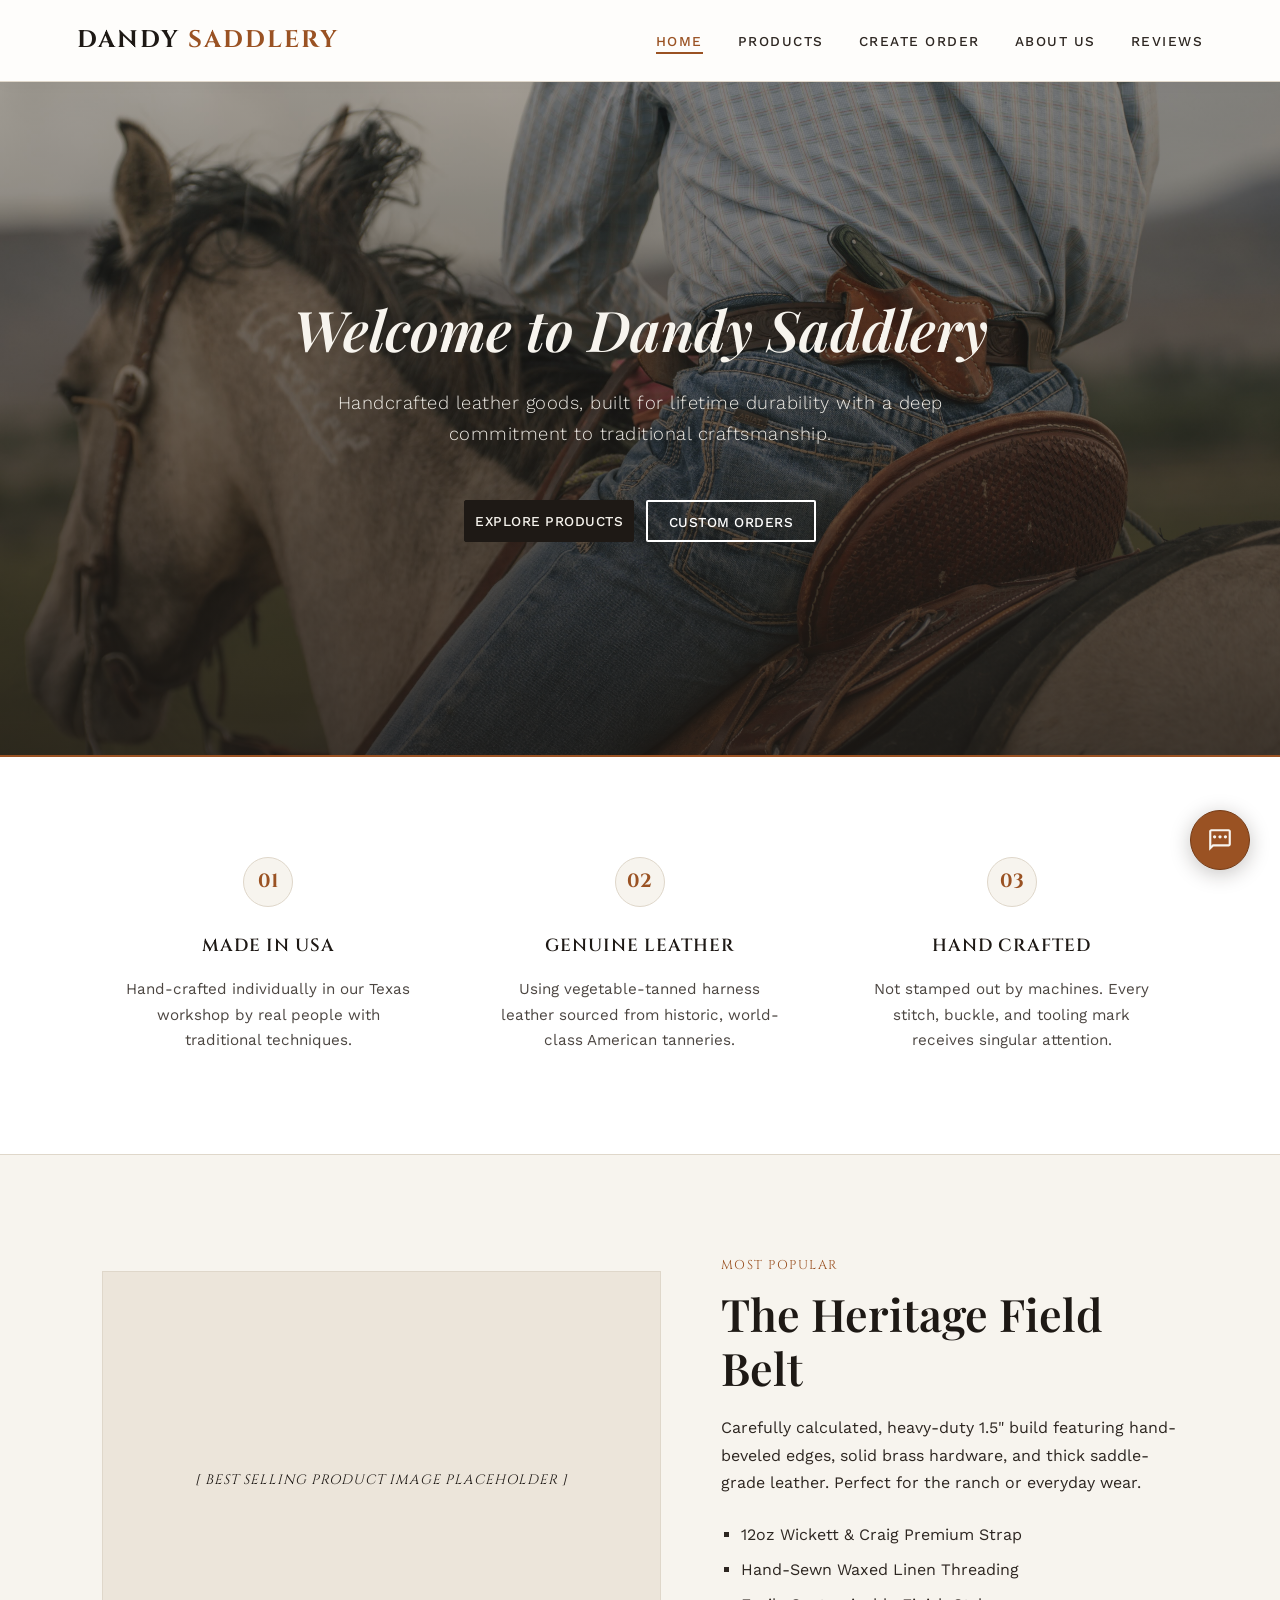
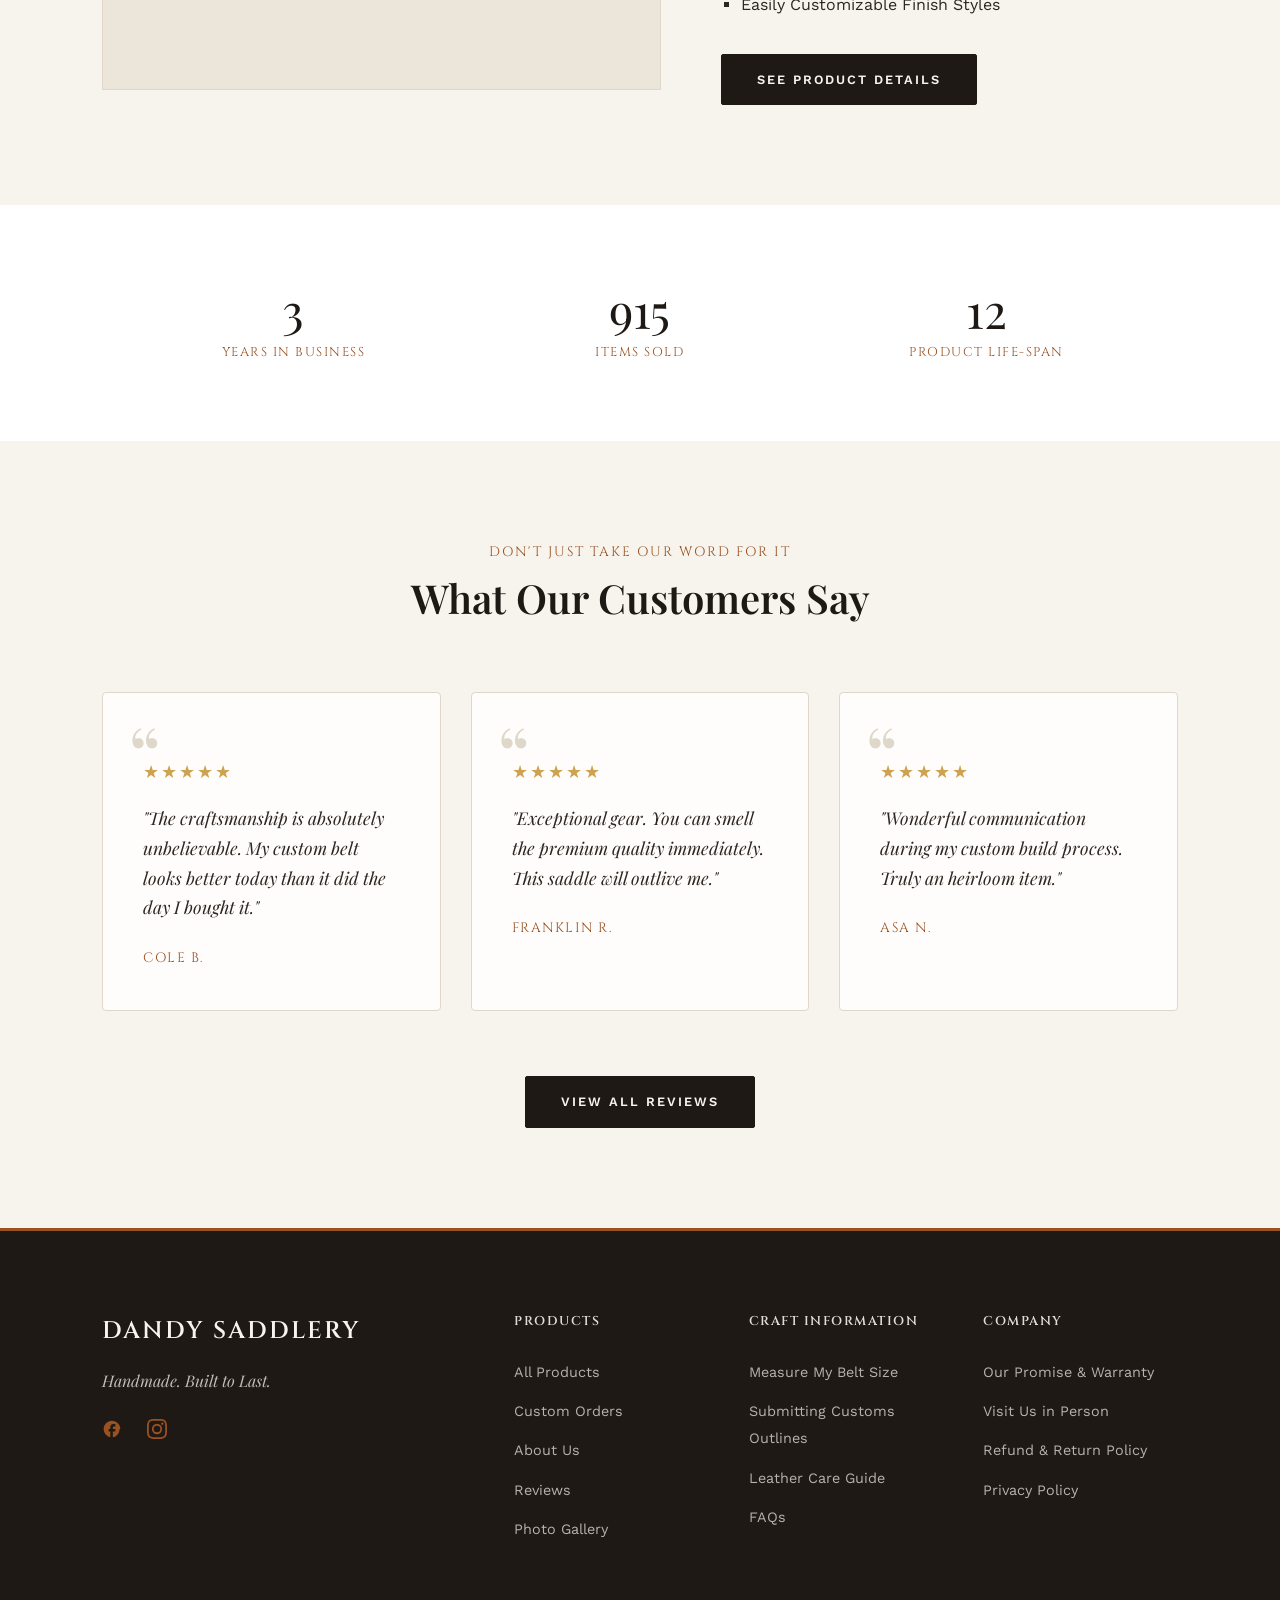
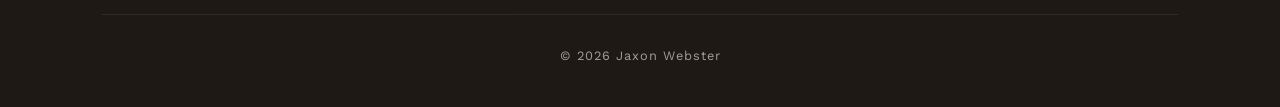
==== index.html @ 7f607a0a "subtitle" ====
<!DOCTYPE html>
<html lang="en">
<head>
    <meta charset="UTF-8">
    <meta name="viewport" content="width=device-width, initial-scale=1.0">
    <title>Dandy Saddlery | Premium Handcrafted Leather Goods</title>
    <link rel="stylesheet" href="styles.css">
</head>
<body>

    <nav class="navbar">
        <a href="index.html" class="nav-logo">
            <h1>Dandy <span>Saddlery</span></h1>
        </a>
        
        <input type="checkbox" id="menu-toggle" class="menu-toggle">
        <label for="menu-toggle" class="hamburger">
            <span class="bar"></span>
            <span class="bar"></span>
            <span class="bar"></span>
        </label>
        
        <ul class="nav-links">
            <li><a href="index.html" class="active">Home</a></li>
            <li><a href="products.html">Products</a></li>
            <li><a href="custom.html">Create Order</a></li>
            <li><a href="about.html">About Us</a></li>
            <li><a href="reviews.html">Reviews</a></li>
        </ul>
    </nav>

    <header class="hero" style="background-image: url('images/horsehero.jpg');">
        <div class="hero-overlay"></div>
        <div class="hero-content">
            <h2>Welcome to Dandy Saddlery</h2>
            <p>Handcrafted leather goods, built for lifetime durability with a deep commitment to traditional craftsmanship.</p>
            
            <!-- Hero Action Buttons -->
            <div class="hero-actions" style="margin-top: 25px; display: flex; gap: 15px; justify-content: center; flex-wrap: wrap;">
                <a href="products.html" class="btn">Explore Products</a>
                <a href="custom.html" class="btn btn-secondary" style="background-color: transparent; border: 2px solid #ffffff; color: #ffffff;">Custom Orders</a>
            </div>
        </div>
    </header>

    <!-- ==========================================
         SECTION 1: MADE IN THE USA (VALUE PROPS)
         Background: Clean White (#ffffff)
         ========================================== -->
    <section class="value-props" style="background-color: #ffffff;">
        <div class="prop-card animate-on-scroll">
            <div class="num-badge">01</div>
            <h3>Made in USA</h3>
            <p>Hand-crafted individually in our Texas workshop by real people with traditional techniques.</p>
        </div>
        <div class="prop-card animate-on-scroll">
            <div class="num-badge">02</div>
            <h3>Genuine Leather</h3>
            <p>Using vegetable-tanned harness leather sourced from historic, world-class American tanneries.</p>
        </div>
        <div class="prop-card animate-on-scroll">
            <div class="num-badge">03</div>
            <h3>Hand Crafted</h3>
            <p>Not stamped out by machines. Every stitch, buckle, and tooling mark receives singular attention.</p>
        </div>
    </section>

    <!-- ==========================================
         SECTION 2: POPULAR ITEM (BEST SELLER SPLIT)
         Background: Warm Cream (var(--bg-warm))
         Lines Removed from this block
         ========================================== -->
    <section class="section-padding" style="background-color: var(--bg-warm);">
        <div class="best-seller-split">
            <div class="image-placeholder" style="overflow: hidden;">
                [ Best Selling Product Image Placeholder ]
            </div>
            <div>
                <p style="color: var(--accent-color); font-family: var(--font-display); font-size: 0.8rem; letter-spacing: 1.5px; text-transform: uppercase;">Most Popular</p>
                <h2 style="margin: 10px 0 20px;">The Heritage Field Belt</h2>
                <p style="color: var(--text-dark); margin-bottom: 25px;">Carefully calculated, heavy-duty 1.5" build featuring hand-beveled edges, solid brass hardware, and thick saddle-grade leather. Perfect for the ranch or everyday wear.</p>
                <ul style="list-style: square; padding-left: 20px; color: var(--text-dark); margin-bottom: 10px;">
                    <li style="margin-bottom: 8px;">12oz Wickett & Craig Premium Strap</li>
                    <li style="margin-bottom: 8px;">Hand-Sewn Waxed Linen Threading</li>
                    <li>Easily Customizable Finish Styles</li>
                </ul>
                <a href="products.html" class="btn">See Product Details</a>
            </div>
        </div>
    </section>

    <!-- ==========================================
         SECTION 3: STATS COUNTER
         Background: Clean White (#ffffff)
         ========================================== -->
    <section class="stats-counter-section" style="background-color: #ffffff;">
        <div class="stats-grid">
            <div class="stat-item">
                <h3 class="counter-val" data-target="5">0</h3>
                <p>Years in Business</p>
            </div>
            <div class="stat-item">
                <h3 class="counter-val" data-target="1500">0</h3>
                <p>Items Sold</p>
            </div>
            <div class="stat-item">
                <h3 class="counter-val" data-target="20">0</h3>
                <p>Product Life-Span</p>
            </div>
        </div>
    </section>

    <!-- ==========================================
         SECTION 4: WHAT CUSTOMERS SAY (REVIEWS)
         Background: Warm Cream (var(--bg-warm))
         Lines Removed from this block
         ========================================== -->
    <section class="section-padding" style="background-color: var(--bg-warm);">
        <div class="section-header">
            <p>Don't just take our word for it</p>
            <h2>What Our Customers Say</h2>
        </div>
        <div class="reviews-grid">
            <div class="review-card animate-on-scroll">
                <div class="stars">★★★★★</div>
                <p class="review-text">"The craftsmanship is absolutely unbelievable. My custom belt looks better today than it did the day I bought it."</p>
                <div class="reviewer-name">Cole B.</div>
            </div>
            <div class="review-card animate-on-scroll">
                <div class="stars">★★★★★</div>
                <p class="review-text">"Exceptional gear. You can smell the premium quality immediately. This saddle will outlive me."</p>
                <div class="reviewer-name">Franklin R.</div>
            </div>
            <div class="review-card animate-on-scroll">
                <div class="stars">★★★★★</div>
                <p class="review-text">"Wonderful communication during my custom build process. Truly an heirloom item."</p>
                <div class="reviewer-name">Asa N.</div>
            </div>
        </div>
        <div style="text-align: center; margin-top: 40px;">
            <a href="reviews.html" class="btn">View All Reviews</a>
        </div>
    </section>

    <footer class="main-footer">
        <div class="footer-top">
            <div class="footer-brand">
                <h3>Dandy Saddlery</h3>
                <p>Handmade. Built to Last.</p>
                <div class="social-links">
                    <a href="https://facebook.com" target="_blank" aria-label="Facebook">
                        <svg viewBox="0 0 24 24"><path d="M22 12c0-5.52-4.48-10-10-10S2 6.48 2 12c0 4.84 3.44 8.87 8 9.8V15H8v-3h2V9.5C10 7.57 11.57 6 13.5 6H16v3h-2c-.55 0-1 .45-1 1v2h3v3h-3v6.95c4.56-.93 8-4.96 8-9.8z"/></svg>
                    </a>
                    <a href="https://instagram.com" target="_blank" aria-label="Instagram">
                        <svg viewBox="0 0 24 24"><path d="M12 2.163c3.204 0 3.584.012 4.85.07 3.252.148 4.771 1.691 4.919 4.919.058 1.265.069 1.645.069 4.849 0 3.205-.012 3.584-.069 4.849-.149 3.225-1.664 4.771-4.919 4.919-1.266.058-1.644.07-4.85.07-3.204 0-3.584-.012-4.849-.07-3.26-.149-4.771-1.699-4.919-4.92-.058-1.265-.07-1.644-.07-4.849 0-3.204.013-3.583.07-4.849.149-3.227 1.664-4.771 4.919-4.919 1.266-.057 1.645-.069 4.849-.069zM12 0C8.741 0 8.333.014 7.053.072 2.695.272.273 2.69.073 7.051.014 8.333 0 8.741 0 12c0 3.259.014 3.668.072 4.948.2 4.358 2.618 6.78 6.98 6.98 1.281.058 1.689.072 4.948.072 3.259 0 3.668-.014 4.948-.072 4.354-.2 6.782-2.618 6.979-6.98.059-1.28.073-1.689.073-4.948 0-3.259-.014-3.667-.072-4.947-.196-4.354-2.617-6.78-6.979-6.98C15.668.014 15.259 0 12 0zm0 5.838a6.162 6.162 0 1 0 0 12.324 6.162 6.162 0 0 0 0-12.324zM12 16a4 4 0 1 1 0-8 4 4 0 0 1 0 8zm6.406-11.845a1.44 1.44 0 1 0 0 2.881 1.44 1.44 0 0 0 0-2.881z"/></svg>
                    </a>
                </div>
            </div>
            <div class="footer-links-grid">
                <div class="footer-col">
                    <h4>Products</h4>
                    <ul>
                        <li><a href="products.html">All Products</a></li>
                        <li><a href="custom.html">Custom Orders</a></li>
                        <li><a href="about.html">About Us</a></li>
                        <li><a href="reviews.html">Reviews</a></li>
                        <li><a href="gallery.html">Photo Gallery</a></li>
                    </ul>
                </div>
                <div class="footer-col">
                    <h4>Craft Information</h4>
                    <ul>
                        <li><a href="#">Measure My Belt Size</a></li>
                        <li><a href="#">Submitting Customs Outlines</a></li>
                        <li><a href="#">Leather Care Guide</a></li>
                        <li><a href="#">FAQs</a></li>
                    </ul>
                </div>
                <div class="footer-col">
                    <h4>Company</h4>
                    <ul>
                        <li><a href="#">Our Promise & Warranty</a></li>
                        <li><a href="#">Visit Us in Person</a></li>
                        <li><a href="#">Refund & Return Policy</a></li>
                        <li><a href="#">Privacy Policy</a></li>
                    </ul>
                </div>
            </div>
        </div>
        <div class="footer-bottom">
            <p>&copy; 2026 <a href="https://websterwebdesign.com/">Jaxon Webster</a></p>
        </div>
    </footer>

    <script>
        const observerOptions = { threshold: 0.1, rootMargin: "0px 0px -50px 0px" };
        const scrollObserver = new IntersectionObserver((entries, observer) => {
            entries.forEach(entry => {
                if (entry.isIntersecting) {
                    entry.target.classList.add('is-visible');
                    observer.unobserve(entry.target);
                }
            });
        }, observerOptions);
        document.querySelectorAll('.animate-on-scroll').forEach(el => scrollObserver.observe(el));

        // INTUITIVE HOOKS FOR DRIVING NUMERICAL INCREMENTS
        const countNumbersUp = () => {
            const counters = document.querySelectorAll('.counter-val');
            counters.forEach(counter => {
                const target = +counter.getAttribute('data-target');
                const duration = 1500; // Total runtime milliseconds
                const startTime = performance.now();

                const updateCount = (currentTime) => {
                    const elapsedTime = currentTime - startTime;
                    const progress = Math.min(elapsedTime / duration, 1);
                    // Standard easeOutQuad curve for organic premium pacing 
                    const easeProgress = progress * (2 - progress);
                    const currentVal = Math.floor(easeProgress * target);
                    
                    counter.innerText = currentVal.toLocaleString() + (target === 100 ? "+" : "");
                    
                    if (progress < 1) {
                        requestAnimationFrame(updateCount);
                    } else {
                        counter.innerText = target.toLocaleString() + (target === 100 ? "+" : "");
                    }
                };
                requestAnimationFrame(updateCount);
            });
        };

        const counterSection = document.querySelector('.stats-counter-section');
        const counterObserver = new IntersectionObserver((entries, observer) => {
            if(entries[0].isIntersecting) {
                countNumbersUp();
                observer.unobserve(counterSection);
            }
        }, { threshold: 0.3 });
        if(counterSection) counterObserver.observe(counterSection);
    </script>
    <script src="chatbot.js"></script>
</body>
</html>
---- styles.css ----
/* ==========================================================
   DANDY SADDLERY - LUXURY HERITAGE BRAND IDENTITY
   ========================================================== */

/* Importing premium typography for a handcrafted, editorial feel */
@import url('https://fonts.googleapis.com/css2?family=Cinzel:wght@500;700&family=Playfair+Display:ital,wght@0,400;0,600;1,400&family=Work+Sans:wght@300;400;500;600&display=swap');

:root {
    --primary-color: #1e1915;     /* Deep Espresso / Rich Off-Black */
    --accent-color: #9a5223;      /* Warm Saddle-Tan Leather */
    --accent-hover: #753b16;      /* Rich Dark Mahogany */
    --bg-warm: #f7f4ee;            /* Warm Sand / Antique Cream */
    --bg-card: #fefdfb;            /* Soft Ivory for cards */
    --text-dark: #2d2621;          /* Muted Espresso body text */
    --text-light: #f7f4ee;        /* Cream white text */
    --border-color: #dfd7ca;      /* Soft tan border dividing lines */
    
    --font-display: 'Cinzel', serif;
    --font-heading: 'Playfair Display', serif;
    --font-body: 'Work Sans', sans-serif;
    
    /* Apple-style elegant timing curves */
    --transition-smooth: all 0.5s cubic-bezier(0.25, 1, 0.5, 1);
    --transition-micro: all 0.25s cubic-bezier(0.25, 1, 0.5, 1);
}

* {
    box-sizing: border-box;
    margin: 0;
    padding: 0;
}

body {
    font-family: var(--font-body);
    color: var(--text-dark);
    background-color: var(--bg-warm);
    line-height: 1.7;
    -webkit-font-smoothing: antialiased;
    
    /* Changed to an opacity-only fade so it doesn't break fixed positioning */
    animation: elegantPageFadePure 0.9s cubic-bezier(0.25, 1, 0.5, 1) both;
}

@keyframes elegantPageFadePure {
    from { opacity: 0; }
    to { opacity: 1; }
}

h1, h2, h3, h4 {
    color: var(--primary-color);
    font-weight: 600;
}

a {
    color: inherit;
    text-decoration: none;
    transition: var(--transition-micro);
}

/* --- SCROLL ANIMATION INITIAL STATES --- */
.animate-on-scroll {
    opacity: 0;
    transform: translateY(30px);
    transition: opacity 0.8s cubic-bezier(0.25, 1, 0.5, 1), transform 0.8s cubic-bezier(0.25, 1, 0.5, 1);
}

.animate-on-scroll.is-visible {
    opacity: 1;
    transform: translateY(0);
}

/* --- NAVIGATION BAR --- */
.navbar {
    display: flex;
    justify-content: space-between;
    align-items: center;
    padding: 20px 6%;
    background-color: var(--bg-card);
    border-bottom: 1px solid var(--border-color);
    position: sticky;
    top: 0;
    z-index: 1000;
    box-shadow: 0 2px 15px rgba(30, 25, 21, 0.03);
}

.nav-logo h1 {
    font-family: var(--font-display);
    font-size: 1.5rem;
    font-weight: 700;
    letter-spacing: 2px;
    text-transform: uppercase;
    color: var(--primary-color);
    transition: var(--transition-micro);
}

.nav-logo:hover h1 {
    opacity: 0.85;
}

.nav-logo h1 span {
    color: var(--accent-color);
}

.nav-links {
    display: flex;
    list-style: none;
    gap: 35px;
}

.nav-links a {
    font-weight: 500;
    text-transform: uppercase;
    font-size: 0.85rem;
    letter-spacing: 1.5px;
    position: relative;
    padding: 5px 0;
}

.nav-links a::after {
    content: '';
    position: absolute;
    bottom: 0;
    left: 50%;
    width: 0;
    height: 1.5px;
    background-color: var(--accent-color);
    transition: width 0.3s cubic-bezier(0.25, 1, 0.5, 1), left 0.3s cubic-bezier(0.25, 1, 0.5, 1);
}

.nav-links a:hover::after, 
.nav-links a.active::after {
    width: 100%;
    left: 0;
}

.nav-links a:hover, 
.nav-links a.active {
    color: var(--accent-color);
}

.menu-toggle, .hamburger {
    display: none;
}

/* --- HERO SECTION --- */
.hero {
    position: relative;
    height: 75vh;
    min-height: 500px;
    background-color: #352d26;
    background-size: cover;
    background-position: center;
    display: flex;
    align-items: center;
    justify-content: center;
    text-align: center;
    padding: 20px;
    border-bottom: 2px solid var(--accent-color);
}

.hero-overlay {
    position: absolute;
    top: 0;
    left: 0;
    width: 100%;
    height: 100%;
    background: linear-gradient(180deg, rgba(30,25,21,0.4) 0%, rgba(30,25,21,0.8) 100%);
}

.hero-content {
    position: relative;
    z-index: 1;
    color: var(--text-light);
    max-width: 800px;
    padding: 0 20px;
}

.hero-content h2 {
    color: var(--text-light);
    font-family: var(--font-heading);
    font-size: 3.5rem;
    font-style: italic;
    margin-bottom: 25px;
    line-height: 1.2;
}

.hero-content p {
    font-size: 1.15rem;
    font-weight: 300;
    letter-spacing: 0.5px;
    max-width: 650px;
    margin: 0 auto;
    opacity: 0.95;
}

/* --- VALUE PROPS --- */
.value-props {
    display: grid;
    grid-template-columns: repeat(auto-fit, minmax(280px, 1fr));
    gap: 40px;
    padding: 80px 8%;
    text-align: center;
    background: var(--bg-card);
    border-bottom: 1px solid var(--border-color);
}

.prop-card {
    padding: 20px;
    transition: var(--transition-smooth);
}

.prop-card:hover {
    transform: translateY(-4px);
}

.prop-card .num-badge {
    font-family: var(--font-display);
    font-size: 1.2rem;
    font-weight: 700;
    color: var(--accent-color);
    width: 50px;
    height: 50px;
    border: 1px solid var(--border-color);
    border-radius: 50%;
    display: flex;
    align-items: center;
    justify-content: center;
    margin: 0 auto 25px;
    background-color: var(--bg-warm);
    letter-spacing: 0;
    transition: var(--transition-micro);
}

.prop-card:hover .num-badge {
    background-color: var(--accent-color);
    color: var(--text-light);
    border-color: var(--accent-color);
}

.prop-card h3 {
    font-family: var(--font-display);
    margin-bottom: 15px;
    text-transform: uppercase;
    font-size: 1.1rem;
    letter-spacing: 1px;
}

.prop-card p {
    color: var(--text-dark);
    font-size: 0.95rem;
    opacity: 0.85;
}

/* --- STATS COUNTER GRID --- */
.stats-counter-section {
    background-color: var(--bg-card); 
    color: var(--text-dark);          
    /* Force exact top/bottom padding symmetry */
    padding: 80px 8%; 
    display: flex;
    align-items: center;
    justify-content: center;
}

.stats-grid {
    display: grid;
    grid-template-columns: repeat(auto-fit, minmax(200px, 1fr));
    gap: 40px;
    width: 100%;
    max-width: 1000px;
    margin: 0 auto;
    text-align: center;
}

.stat-item h3 {
    font-family: var(--font-heading);
    font-size: 3rem;
    /* Force strict line-height matching the font size to clear out phantom space */
    line-height: 1; 
    font-weight: 400;
    color: var(--primary-color); 
    /* Explicit margin values to secure absolute spacing balance */
    margin: 0 0 12px 0; 
}

.stat-item p {
    font-family: var(--font-display);
    font-size: 0.8rem;
    line-height: 1.2;
    letter-spacing: 1.5px;
    text-transform: uppercase;
    color: var(--accent-color);
    margin: 0;
}

/* --- SECTIONS --- */
.section-padding {
    padding: 100px 8%;
}

.section-header {
    text-align: center;
    margin-bottom: 60px;
}

.section-header h2 {
    font-family: var(--font-heading);
    font-size: 2.5rem;
    font-weight: 600;
    margin-bottom: 15px;
}

.section-header p {
    color: var(--accent-color);
    font-family: var(--font-display);
    text-transform: uppercase;
    letter-spacing: 2px;
    font-size: 0.85rem;
}

/* --- SPLIT FLAGSHIP --- */
.best-seller-split {
    display: grid;
    grid-template-columns: 1.1fr 0.9fr;
    gap: 60px;
    align-items: center;
    background: transparent; /* Allows the section's background color to flow cleanly through */
    padding: 0; /* Clears padding since we are no longer boxing it into a standalone card */
    border: none; /* Border frame removed */
    border-radius: 0;
    box-shadow: none; /* Shadow removed for a clean, editorial look */
    transition: var(--transition-smooth);
}

.best-seller-split:hover {
    box-shadow: none;
}

.image-placeholder {
    background-color: #ece5da;
    width: 100%;
    aspect-ratio: 4/3;
    display: flex;
    align-items: center;
    justify-content: center;
    color: var(--primary-color);
    font-style: italic;
    border: 1px solid var(--border-color);
    letter-spacing: 1px;
    font-family: var(--font-display);
    text-transform: uppercase;
    font-size: 0.85rem;
}

.best-seller-split h2 {
    font-family: var(--font-heading);
    font-size: 2.8rem;
    line-height: 1.2;
    margin-bottom: 15px;
}

.btn {
    display: inline-block;
    background-color: var(--primary-color);
    color: var(--text-light);
    padding: 14px 35px;
    text-transform: uppercase;
    font-size: 0.8rem;
    letter-spacing: 2px;
    font-weight: 600;
    margin-top: 25px;
    transition: var(--transition-smooth);
    border: 1px solid var(--primary-color);
    cursor: pointer;
    border-radius: 2px;
    text-align: center;
}

.btn:hover {
    background-color: var(--accent-color);
    border-color: var(--accent-color);
    transform: translateY(-2px);
    box-shadow: 0 4px 12px rgba(154, 82, 35, 0.15);
}

.btn:active {
    transform: translateY(0);
}

/* --- PRODUCT GRID --- */
.product-grid {
    display: grid;
    grid-template-columns: repeat(auto-fit, minmax(300px, 1fr));
    gap: 40px;
}

.product-card {
    background: var(--bg-card);
    border: 1px solid var(--border-color);
    padding: 30px 25px;
    text-align: center;
    border-radius: 4px;
    transition: var(--transition-smooth);
}

.product-card:hover {
    transform: translateY(-6px);
    box-shadow: 0 12px 30px rgba(30, 25, 21, 0.05);
}

.product-card h3 {
    font-family: var(--font-heading);
    margin: 20px 0 8px;
    font-size: 1.4rem;
}

.product-price {
    color: var(--accent-color);
    font-weight: 600;
    font-family: var(--font-body);
    letter-spacing: 0.5px;
    margin-bottom: 15px;
}

/* --- WALLET BUILDER COMPONENT --- */
.wallet-builder-container {
    max-width: 900px;
    margin: 50px auto 0;
    background: var(--bg-card);
    border: 1px solid var(--border-color);
    border-radius: 6px;
    display: grid;
    grid-template-columns: 1.1fr 0.9fr;
    overflow: hidden;
    box-shadow: 0 10px 30px rgba(0,0,0,0.02);
}

.builder-visual-pane {
    background-color: #f2ede4;
    padding: 40px;
    display: flex;
    flex-direction: column;
    align-items: center;
    justify-content: center;
    border-right: 1px solid var(--border-color);
    position: relative;
}

.wallet-canvas-wrap {
    width: 100%;
    max-width: 320px;
    aspect-ratio: 1.4 / 1;
}

.wallet-canvas-wrap svg {
    width: 100%;
    height: 100%;
    filter: drop-shadow(0 12px 20px rgba(45, 38, 33, 0.15));
}

.wallet-path-leather {
    transition: fill 0.6s cubic-bezier(0.25, 1, 0.5, 1);
}

.wallet-path-stitch {
    transition: stroke 0.4s ease;
}

.wallet-monogram-text {
    font-family: var(--font-display);
    font-weight: 700;
    font-size: 14px;
    fill: rgba(30,25,21,0.65);
    letter-spacing: 2px;
    text-shadow: 0.5px 0.5px 0px rgba(255,255,255,0.2);
}

.builder-controls-pane {
    padding: 40px;
    display: flex;
    flex-direction: column;
    justify-content: center;
}

.builder-controls-pane h3 {
    font-family: var(--font-heading);
    font-size: 1.75rem;
    margin-bottom: 5px;
}

.builder-controls-pane .builder-tagline {
    font-size: 0.85rem;
    color: var(--accent-color);
    text-transform: uppercase;
    letter-spacing: 1px;
    margin-bottom: 25px;
}

.options-block {
    margin-bottom: 20px;
}

.options-block h4 {
    font-family: var(--font-display);
    font-size: 0.75rem;
    letter-spacing: 1px;
    text-transform: uppercase;
    margin-bottom: 10px;
    color: var(--primary-color);
}

.swatch-group {
    display: flex;
    gap: 12px;
}

.thread-swatch {
    width: 32px;
    height: 32px;
    border-radius: 50%;
    border: 2px solid var(--border-color);
    cursor: pointer;
    position: relative;
    transition: var(--transition-micro);
}

.thread-swatch:hover {
    transform: scale(1.08);
}

.thread-swatch.active {
    border-color: var(--accent-color);
    box-shadow: 0 0 0 2px rgba(154, 82, 35, 0.2);
}

.ts-cream { background-color: #fcfaf2; background-image: repeating-linear-gradient(45deg, transparent, transparent 2px, rgba(0,0,0,0.05) 2px, rgba(0,0,0,0.05) 4px); }
.ts-amber { background-color: #d49a46; background-image: repeating-linear-gradient(45deg, transparent, transparent 2px, rgba(0,0,0,0.05) 2px, rgba(0,0,0,0.05) 4px); }
.ts-dark { background-color: #3d2b1f; background-image: repeating-linear-gradient(45deg, transparent, transparent 2px, rgba(255,255,255,0.1) 2px, rgba(255,255,255,0.1) 4px); }

.builder-input {
    width: 100%;
    padding: 12px;
    border: 1px solid var(--border-color);
    background-color: var(--bg-warm);
    font-family: var(--font-body);
    font-size: 0.9rem;
    border-radius: 2px;
    text-transform: uppercase;
    transition: var(--transition-micro);
}

.builder-input:focus {
    outline: none;
    border-color: var(--accent-color);
    background-color: #fff;
}

@media(max-width: 768px) {
    .wallet-builder-container { grid-template-columns: 1fr; }
    .builder-visual-pane { border-right: none; border-bottom: 1px solid var(--border-color); }
}

/* --- REVIEWS --- */
.reviews-grid {
    display: grid;
    grid-template-columns: repeat(auto-fit, minmax(300px, 1fr));
    gap: 30px;
}

.review-card {
    background: var(--bg-card);
    padding: 65px 40px 40px;
    border: 1px solid var(--border-color);
    border-radius: 4px;
    position: relative;
    transition: var(--transition-smooth);
}

.review-card:hover {
    transform: translateY(-4px);
    box-shadow: 0 8px 25px rgba(30, 25, 21, 0.03);
}

.review-card::before {
    content: "“";
    font-family: var(--font-heading);
    font-size: 5rem;
    color: var(--border-color);
    position: absolute;
    top: 20px;
    left: 25px;
    line-height: 1;
    pointer-events: none;
}

.stars {
    color: #cda250;
    font-size: 1.1rem;
    margin-bottom: 15px;
    letter-spacing: 2px;
}

.review-text {
    font-family: var(--font-heading);
    font-size: 1.1rem;
    font-style: italic;
    color: var(--text-dark);
}

.reviewer-name {
    margin-top: 25px;
    font-family: var(--font-display);
    font-size: 0.85rem;
    letter-spacing: 1.5px;
    text-transform: uppercase;
    color: var(--accent-color);
}

/* --- INTERACTIVE CAROUSEL POPUP (REDESIGNED) --- */
.modal-overlay {
    position: fixed;
    top: 0;
    left: 0;
    width: 100%;
    height: 100%;
    background-color: rgba(30, 25, 21, 0.4);
    backdrop-filter: blur(8px); /* Soft premium background blur */
    z-index: 2000;
    display: flex;
    align-items: center;
    justify-content: center;
    opacity: 0;
    pointer-events: none;
    transition: opacity 0.4s cubic-bezier(0.25, 1, 0.5, 1);
}

.modal-overlay.active {
    opacity: 1;
    pointer-events: auto;
}

.modal-wrapper {
    background-color: var(--bg-card);
    border: 1px solid var(--border-color);
    max-width: 650px;
    width: 90%;
    max-height: 90vh;
    overflow-y: auto;
    border-radius: 12px; /* Smooth, modernized rounding layout */
    position: relative;
    transform: translateY(20px) scale(0.98);
    transition: transform 0.4s cubic-bezier(0.25, 1, 0.5, 1);
    box-shadow: 0 20px 50px rgba(30, 25, 21, 0.15);
    display: flex;
    flex-direction: column;
}

.modal-overlay.active .modal-wrapper {
    transform: translateY(0) scale(1);
}

/* Elegant minimalist exit button positioned out of image boundaries */
.modal-close {
    position: absolute;
    top: 15px;
    right: 15px;
    font-size: 1.2rem;
    font-weight: 300;
    cursor: pointer;
    background: rgba(254, 253, 251, 0.85);
    backdrop-filter: blur(4px);
    border: 1px solid var(--border-color);
    color: var(--text-dark);
    width: 34px;
    height: 34px;
    border-radius: 50%;
    display: flex;
    align-items: center;
    justify-content: center;
    z-index: 2010;
    transition: var(--transition-micro);
}

.modal-close:hover {
    background: #ffffff;
    transform: scale(1.05);
}

/* --- BULLETPROOF POPUP IMAGE VIEWPORT --- */
.carousel-container {
    position: relative;
    width: 100%;
    background-color: #ece5da; 
    border-radius: 12px 12px 0 0;
    /* Remove explicit overflow rules here so the track can dictate scale */
}

.carousel-viewport {
    width: 100%;
    /* 1. Remove aspect-ratio entirely so the height automatically adapts */
    aspect-ratio: auto; 
    overflow: hidden;
}

.carousel-track {
    display: flex;
    width: 100%;
    height: 100%;
    align-items: center; /* Centers shorter images vertically if they vary in height */
    transition: transform 0.6s cubic-bezier(0.25, 1, 0.5, 1);
}

.carousel-slide {
    flex: 0 0 100%;
    width: 100%;
    /* Allows container to shrink or expand based on the natural image data inside */
    height: auto; 
    background-color: #ece5da;
}

/* 2. Absolute fit rule for the inner asset */
.product-image {
    width: 100%;
    /* Forces the image to display 100% of its data with no cropping */
    height: auto; 
    object-fit: contain; 
    display: block;
}

/* Refined Floating Overlay Arrow Controls */
.carousel-btn {
    position: absolute;
    top: 50%;
    transform: translateY(-50%);
    background: rgba(254, 253, 251, 0.8);
    backdrop-filter: blur(4px);
    border: 1px solid var(--border-color);
    color: var(--text-dark);
    width: 40px;
    height: 40px;
    border-radius: 50%;
    cursor: pointer;
    font-size: 0.9rem;
    display: flex;
    align-items: center;
    justify-content: center;
    transition: var(--transition-micro);
    z-index: 2;
    box-shadow: 0 2px 8px rgba(0,0,0,0.05);
}

.carousel-btn:hover {
    background: #ffffff;
    color: var(--accent-color);
    transform: translateY(-50%) scale(1.05);
}

.carousel-prev { left: 15px; }
.carousel-next { right: 15px; }

/* Shifted Padding rules exclusively inside lower text layout container */
.modal-info {
    padding: 35px 40px 40px;
}

.modal-info h2 {
    font-family: var(--font-heading);
    font-size: 2.2rem;
    line-height: 1.15;
    margin-bottom: 4px;
}

.modal-desc {
    margin: 20px 0 25px;
    font-size: 0.95rem;
    color: var(--text-dark);
    opacity: 0.9;
    line-height: 1.6;
}

.modal-reviews-section {
    border-top: 1px solid var(--border-color);
    margin-top: 25px;
    padding-top: 25px;
}

.modal-reviews-section h4 {
    font-family: var(--font-display);
    font-size: 0.8rem;
    letter-spacing: 1.5px;
    text-transform: uppercase;
    margin-bottom: 15px;
    color: var(--accent-color);
}

.modal-review-item {
    font-size: 0.9rem;
    font-style: italic;
    background-color: var(--bg-warm);
    padding: 16px 20px;
    border-left: 3px solid var(--accent-color);
    margin-bottom: 12px;
    border-radius: 0 6px 6px 0;
    line-height: 1.5;
}

/* --- LEATHER COLOR SWATCHES --- */
.swatch-container {
    display: flex;
    gap: 20px;
    margin-top: 10px;
}

.swatch-option {
    position: relative;
    cursor: pointer;
}

.swatch-option input {
    position: absolute;
    opacity: 0;
}

.swatch-ball {
    width: 45px;
    height: 45px;
    border-radius: 50%;
    display: inline-block;
    border: 2px solid var(--border-color);
    transition: var(--transition-micro);
    box-shadow: inset 0 2px 4px rgba(0,0,0,0.1);
}

.swatch-label-text {
    display: block;
    font-size: 0.75rem;
    text-transform: uppercase;
    font-weight: 500;
    letter-spacing: 1px;
    margin-top: 6px;
    text-align: center;
}

.swatch-option:hover .swatch-ball {
    transform: scale(1.05);
}

.swatch-option input:checked + .swatch-ball {
    border-color: var(--accent-color);
    box-shadow: 0 0 0 3px rgba(154, 82, 35, 0.2), inset 0 2px 4px rgba(0,0,0,0.15);
}

.swatch-natural { background-color: #e2ba8f; }
.swatch-brown { background-color: #8b5a2b; }
.swatch-espresso { background-color: #3d2b1f; }

/* --- FORM --- */
.form-container {
    max-width: 750px;
    margin: 0 auto;
    background: var(--bg-card);
    padding: 50px;
    border: 1px solid var(--border-color);
    border-radius: 4px;
    box-shadow: 0 4px 20px rgba(0, 0, 0, 0.01);
}

.form-group {
    margin-bottom: 25px;
}

.form-group label {
    display: block;
    margin-bottom: 10px;
    font-weight: 600;
    font-size: 0.8rem;
    text-transform: uppercase;
    letter-spacing: 1.5px;
    color: var(--primary-color);
}

.form-group input, 
.form-group textarea, 
.form-group select {
    width: 100%;
    padding: 15px;
    border: 1px solid var(--border-color);
    background-color: var(--bg-warm);
    font-family: var(--font-body);
    font-size: 0.95rem;
    color: var(--text-dark);
    transition: var(--transition-micro);
    border-radius: 2px;
}

.form-group input:focus, 
.form-group textarea:focus, 
.form-group select:focus {
    outline: none;
    border-color: var(--accent-color);
    background-color: #ffffff;
}

/* --- STRUCTURAL ABOUT / BLOG --- */
.about-layout {
    max-width: 850px;
    margin: 0 auto;
    text-align: center;
}

.about-layout p {
    font-size: 1.15rem;
    margin-bottom: 30px;
    color: var(--text-dark);
    line-height: 1.8;
}

.blog-post {
    background: var(--bg-card);
    border: 1px solid var(--border-color);
    padding: 50px;
    margin-bottom: 50px;
    border-radius: 4px;
}

.blog-date {
    font-family: var(--font-display);
    font-size: 0.8rem;
    letter-spacing: 1px;
    color: var(--accent-color);
    margin-bottom: 15px;
}

.blog-post h3 {
    font-family: var(--font-heading);
    font-size: 2rem;
    margin-bottom: 20px;
}

/* --- PREMIUM FOOTER --- */
.main-footer {
    background-color: var(--primary-color);
    color: var(--text-light);
    border-top: 3px solid var(--accent-color);
    padding: 80px 8% 40px;
}

.footer-top {
    display: grid;
    grid-template-columns: 1fr 2fr;
    gap: 80px;
    margin-bottom: 60px;
}

.footer-brand h3 {
    font-family: var(--font-display);
    color: var(--text-light);
    font-size: 1.5rem;
    letter-spacing: 2px;
    text-transform: uppercase;
    margin-bottom: 15px;
}

.footer-brand p {
    font-family: var(--font-heading);
    font-style: italic;
    opacity: 0.75;
    margin-bottom: 25px;
}

/* Unified SVG Layout Alignment */
.social-links {
    display: flex;
    align-items: center;
    gap: 25px;
    margin-top: 20px;
}

.social-links a {
    color: var(--accent-color);
    display: inline-flex;
    align-items: center;
    justify-content: center;
}

.social-links a svg {
    width: 20px;
    height: 20px;
    fill: currentColor;
    transition: fill 0.3s ease, transform 0.3s ease;
}

.social-links a:hover svg {
    fill: #ffffff;
    transform: translateY(-2px);
}

.footer-links-grid {
    display: grid;
    grid-template-columns: repeat(auto-fit, minmax(180px, 1fr));
    gap: 40px;
}

.footer-col h4 {
    color: var(--text-light);
    font-family: var(--font-display);
    text-transform: uppercase;
    font-size: 0.8rem;
    letter-spacing: 1.5px;
    margin-bottom: 25px;
    opacity: 0.9;
}

.footer-col ul {
    list-style: none;
}

.footer-col ul li {
    margin-bottom: 12px;
}

.footer-col ul a {
    font-size: 0.9rem;
    opacity: 0.7;
}

.footer-col ul a:hover {
    opacity: 1;
    color: var(--accent-color);
    padding-left: 5px;
}

.footer-bottom {
    border-top: 1px solid rgba(223, 215, 202, 0.15);
    padding-top: 30px;
    text-align: center;
    font-size: 0.8rem;
    color: var(--text-light);
    opacity: 0.6;
    letter-spacing: 1px;
}

/* ==========================================================
   MOBILE RESPONSIVENESS MEDIA QUERIES
   ========================================================== */

@media (max-width: 992px) {
    .best-seller-split {
        grid-template-columns: 1fr;
        gap: 40px;
        padding: 30px;
    }
}

@media (max-width: 768px) {
    .navbar {
        padding: 15px 5%;
    }

    .nav-logo h1 {
        font-size: 1.35rem;
    }

    .hamburger {
        display: block;
        cursor: pointer;
        z-index: 1010;
    }

    .hamburger .bar {
        display: block;
        width: 22px;
        height: 2px;
        margin: 4px auto;
        background-color: var(--primary-color);
        transition: var(--transition-micro);
    }

    /* Narrow Right-Side Drawer Panel with Adaptive Content-Fitting Height */
    .nav-links {
        position: fixed;
        top: 20px;
        right: 5%;
        width: 240px;
        height: auto; /* Dynamic auto sizing fitting text links cleanly */
        max-height: 0; /* Animated hidden height closure state */
        background-color: var(--bg-card);
        flex-direction: column;
        justify-content: flex-start;
        gap: 0;
        padding: 0;
        border: 1px solid var(--border-color);
        border-radius: 4px;
        box-shadow: 0 10px 30px rgba(30, 25, 21, 0.12);
        opacity: 0;
        overflow: hidden;
        transform: scale(0.95);
        transform-origin: top right;
        transition: max-height 0.4s ease, opacity 0.3s ease, transform 0.3s ease;
        z-index: 999;
    }

    .nav-links li {
        width: 100%;
    }

    .nav-links a {
        display: block;
        padding: 15px 25px;
        font-size: 0.8rem;
        letter-spacing: 1.5px;
        text-align: left;
        border-bottom: 1px solid rgba(223, 215, 202, 0.4);
    }

    .nav-links li:last-child a {
        border-bottom: none;
    }

    .nav-links a::after {
        display: none;
    }

    /* Active Responsive Side Panel Reveal Rules */
    .menu-toggle:checked ~ .nav-links {
        max-height: 300px; 
        opacity: 1;
        transform: scale(1);
    }

    .menu-toggle:checked ~ .hamburger .bar:nth-child(1) {
        transform: translateY(6px) rotate(45deg);
    }
    .menu-toggle:checked ~ .hamburger .bar:nth-child(2) {
        opacity: 0;
    }
    .menu-toggle:checked ~ .hamburger .bar:nth-child(3) {
        transform: translateY(-6px) rotate(-45deg);
    }

    /* Layout scaling targets */
    .hero {
        height: 60vh;
    }

    .hero-content h2 {
        font-size: 2.2rem;
    }

    .hero-content p {
        font-size: 1rem;
    }

    .section-padding {
        padding: 60px 5%;
    }

    .footer-top {
        grid-template-columns: 1fr;
        gap: 45px;
    }

    .footer-links-grid {
        gap: 30px;
    }
    
    .form-container {
        padding: 30px 20px;
    }
}

/* ==========================================================
   INTERACTIVE PREMIUM FAQ CHATBOT COMPONENT STYLES
   ========================================================== */

#dandy-chatbot-root {
    position: fixed;
    bottom: 30px;
    right: 30px;
    /* Elevated z-index ensures it sits safely over the top of the footer and content elements */
    z-index: 9999; 
    font-family: var(--font-body);
    /* Prevents layout inheritances from throwing off its screen position */
    pointer-events: auto; 
}

/* Floating Action Launcher Button Configuration Layout */
#chatbot-launcher {
    width: 60px;
    height: 60px;
    border-radius: 50%;
    background-color: var(--accent-color);
    border: 1px solid var(--accent-hover);
    color: var(--text-light);
    cursor: pointer;
    box-shadow: 0 4px 20px rgba(30, 25, 21, 0.25);
    display: flex;
    align-items: center;
    justify-content: center;
    transition: transform 0.3s cubic-bezier(0.25, 1, 0.5, 1), background-color 0.3s ease, opacity 0.3s;
}

#chatbot-launcher:hover {
    transform: scale(1.08);
    background-color: var(--accent-hover);
}

#chatbot-launcher.hidden {
    opacity: 0;
    pointer-events: none;
    transform: scale(0.8) translateY(20px);
}

#chatbot-launcher svg {
    width: 26px;
    height: 26px;
    fill: currentColor;
}

/* Chat window interface box matching brand architecture card properties */
#chatbot-window {
    position: absolute;
    bottom: 0;
    right: 0;
    width: 360px;
    max-width: calc(100vw - 40px);
    height: 520px;
    max-height: calc(100vh - 100px);
    background-color: var(--bg-card);
    border: 1px solid var(--border-color);
    border-radius: 8px;
    box-shadow: 0 12px 40px rgba(30, 25, 21, 0.15);
    display: flex;
    flex-direction: column;
    overflow: hidden;
    opacity: 0;
    pointer-events: none;
    transform: translateY(30px) scale(0.95);
    transform-origin: bottom right;
    transition: opacity 0.4s cubic-bezier(0.25, 1, 0.5, 1), transform 0.4s cubic-bezier(0.25, 1, 0.5, 1);
}

#chatbot-window.active {
    opacity: 1;
    pointer-events: auto;
    transform: translateY(0) scale(1);
}

/* Custom Panel Header Styles Layout */
#chatbot-header {
    background-color: var(--primary-color);
    color: var(--text-light);
    padding: 18px 20px;
    display: flex;
    justify-content: space-between;
    align-items: center;
    border-bottom: 2px solid var(--accent-color);
}

.chatbot-brand-status h3 {
    color: var(--text-light);
    font-family: var(--font-display);
    font-size: 0.95rem;
    letter-spacing: 1px;
    text-transform: uppercase;
}

.chatbot-brand-status .status-indicator {
    display: block;
    font-size: 0.7rem;
    opacity: 0.7;
    margin-top: 2px;
}

#chatbot-close-btn {
    background: none;
    border: none;
    color: var(--text-light);
    font-size: 1.6rem;
    cursor: pointer;
    opacity: 0.6;
    transition: opacity 0.2s;
    line-height: 1;
}

#chatbot-close-btn:hover {
    opacity: 1;
}

/* Central Messaging Thread Area layout */
#chatbot-messages-body {
    flex: 1;
    padding: 20px;
    overflow-y: auto;
    background-color: var(--bg-warm);
    display: flex;
    flex-direction: column;
    gap: 15px;
}

/* Premium Text Conversation Bubble Grid Architecture Layout mappings */
.chat-msg {
    display: flex;
    width: 100%;
}

.chat-msg .msg-bubble {
    max-width: 80%;
    padding: 12px 16px;
    font-size: 0.9rem;
    line-height: 1.5;
    border-radius: 6px;
    box-shadow: 0 1px 3px rgba(0,0,0,0.03);
}

.msg-system {
    justify-content: flex-start;
}

.msg-system .msg-bubble {
    background-color: #ffffff;
    color: var(--text-dark);
    border-left: 3px solid var(--accent-color);
}

.msg-user {
    justify-content: flex-end;
}

.msg-user .msg-bubble {
    background-color: var(--primary-color);
    color: var(--text-light);
}

/* Premium FAQ Drop-Up Menu Layout Design */
#chatbot-options-container {
    position: absolute;
    bottom: 50px; /* Sits right above the activation toggle header bar */
    left: 0;
    width: 100%;
    background-color: #ffffff;
    border-top: 1px solid var(--border-color);
    display: flex;
    flex-direction: column;
    gap: 0;
    z-index: 10;
    max-height: 240px;
    overflow-y: auto;
    
    /* Hide drawer layout state default settings */
    transform: translateY(100%);
    opacity: 0;
    pointer-events: none;
    transition: transform 0.3s cubic-bezier(0.25, 1, 0.5, 1), opacity 0.3s ease;
}

#chatbot-options-container.drawer-open {
    transform: translateY(0);
    opacity: 1;
    pointer-events: auto;
}

/* Individual list options matching luxury heritage editorial design styles */
.faq-option-btn {
    width: 100%;
    text-align: left;
    background: none;
    border: none;
    border-bottom: 1px solid rgba(223, 215, 202, 0.4);
    padding: 14px 20px;
    font-size: 0.85rem;
    color: var(--primary-color);
    font-family: var(--font-body);
    font-weight: 500;
    cursor: pointer;
    transition: background-color 0.2s ease, color 0.2s ease;
}

.faq-option-btn:last-child {
    border-bottom: none;
}

.faq-option-btn:hover {
    background-color: var(--bg-warm);
    color: var(--accent-color);
}

/* Activation Toggle Action Button Bar sitting directly inside conversation footer */
.chatbot-footer-bar {
    padding: 10px 15px;
    background-color: #ffffff;
    border-top: 1px solid var(--border-color);
    z-index: 11; /* Ensures text stays layered on top of sliding panels */
}

#faq-drawer-toggle {
    width: 100%;
    background-color: var(--bg-warm);
    border: 1px solid var(--border-color);
    color: var(--text-dark);
    font-family: var(--font-body);
    font-size: 0.8rem;
    font-weight: 600;
    letter-spacing: 1px;
    text-transform: uppercase;
    padding: 10px 0;
    cursor: pointer;
    border-radius: 4px;
    display: flex;
    align-items: center;
    justify-content: center;
    gap: 8px;
    transition: all 0.2s ease;
}

#faq-drawer-toggle:hover {
    border-color: var(--accent-color);
    color: var(--accent-color);
}

/* Inverting visual carets inside buttons dynamically */
#faq-drawer-toggle .caret-icon {
    font-size: 0.6rem;
    transition: transform 0.2s ease;
}

#faq-drawer-toggle.active .caret-icon {
    transform: rotate(180deg);
}
.btn-secondary:hover {
    background-color: #ffffff !important;
    color: #1e1915 !important; /* Matches your dark text/leather tone */
    transition: all 0.3s ease;
}
/* ==========================================================================
   GLOBAL HERO BUTTON TRACK FIX (Locks side-by-side, forced identical sizing)
   ========================================================================== */
.hero-actions {
    display: flex !important;
    flex-direction: row !important;       /* Locks them side-by-side everywhere */
    justify-content: center !important;   /* Centers the group on the screen */
    align-items: center !important;       /* Aligns heights perfectly */
    gap: 12px !important;                 /* Uniform spacing between them */
    margin-top: 25px !important;
    width: 100% !important;
}

.hero-actions .btn, 
.hero-actions .btn-secondary {
    display: inline-block !important;
    box-sizing: border-box !important;    /* Ensures borders don't alter height math */
    
    /* Perfect dimensional alignment */
    height: 42px !important;              
    line-height: 24px !important;         
    padding: 8px 0 !important;            /* Replaced side padding with 0 so text centers flawlessly */
    
    /* Typography settings */
    font-size: 0.85rem !important;        
    font-weight: 500 !important;
    letter-spacing: 0.5px !important;
    text-anchor: middle !important;
    text-align: center !important;
    
    /* Strict text line locks */
    white-space: nowrap !important;       /* Absolutely forces text to stay on one single line */
    
    /* FIXED IDENTICAL SIZING (Safeguards identical twins on all screens) */
    width: 170px !important;              
    min-width: 170px !important;          
    max-width: 170px !important;          
}
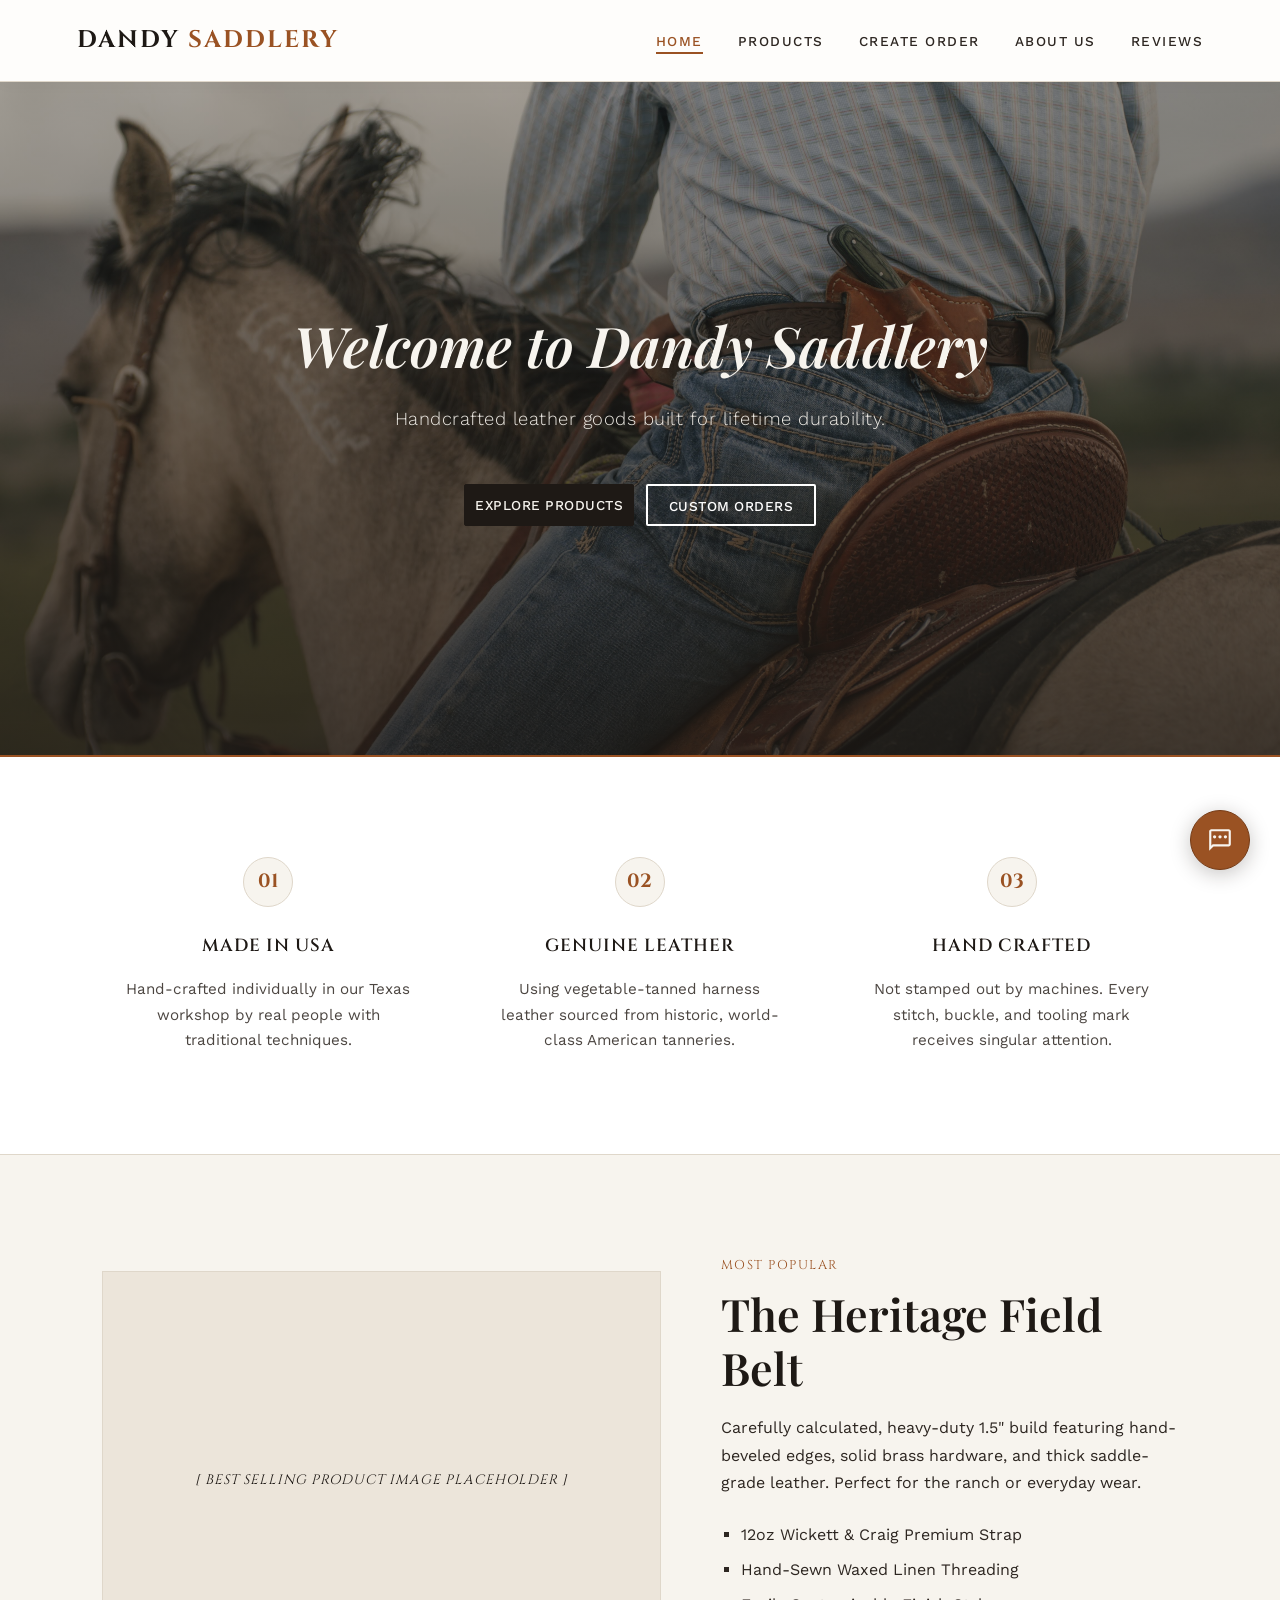
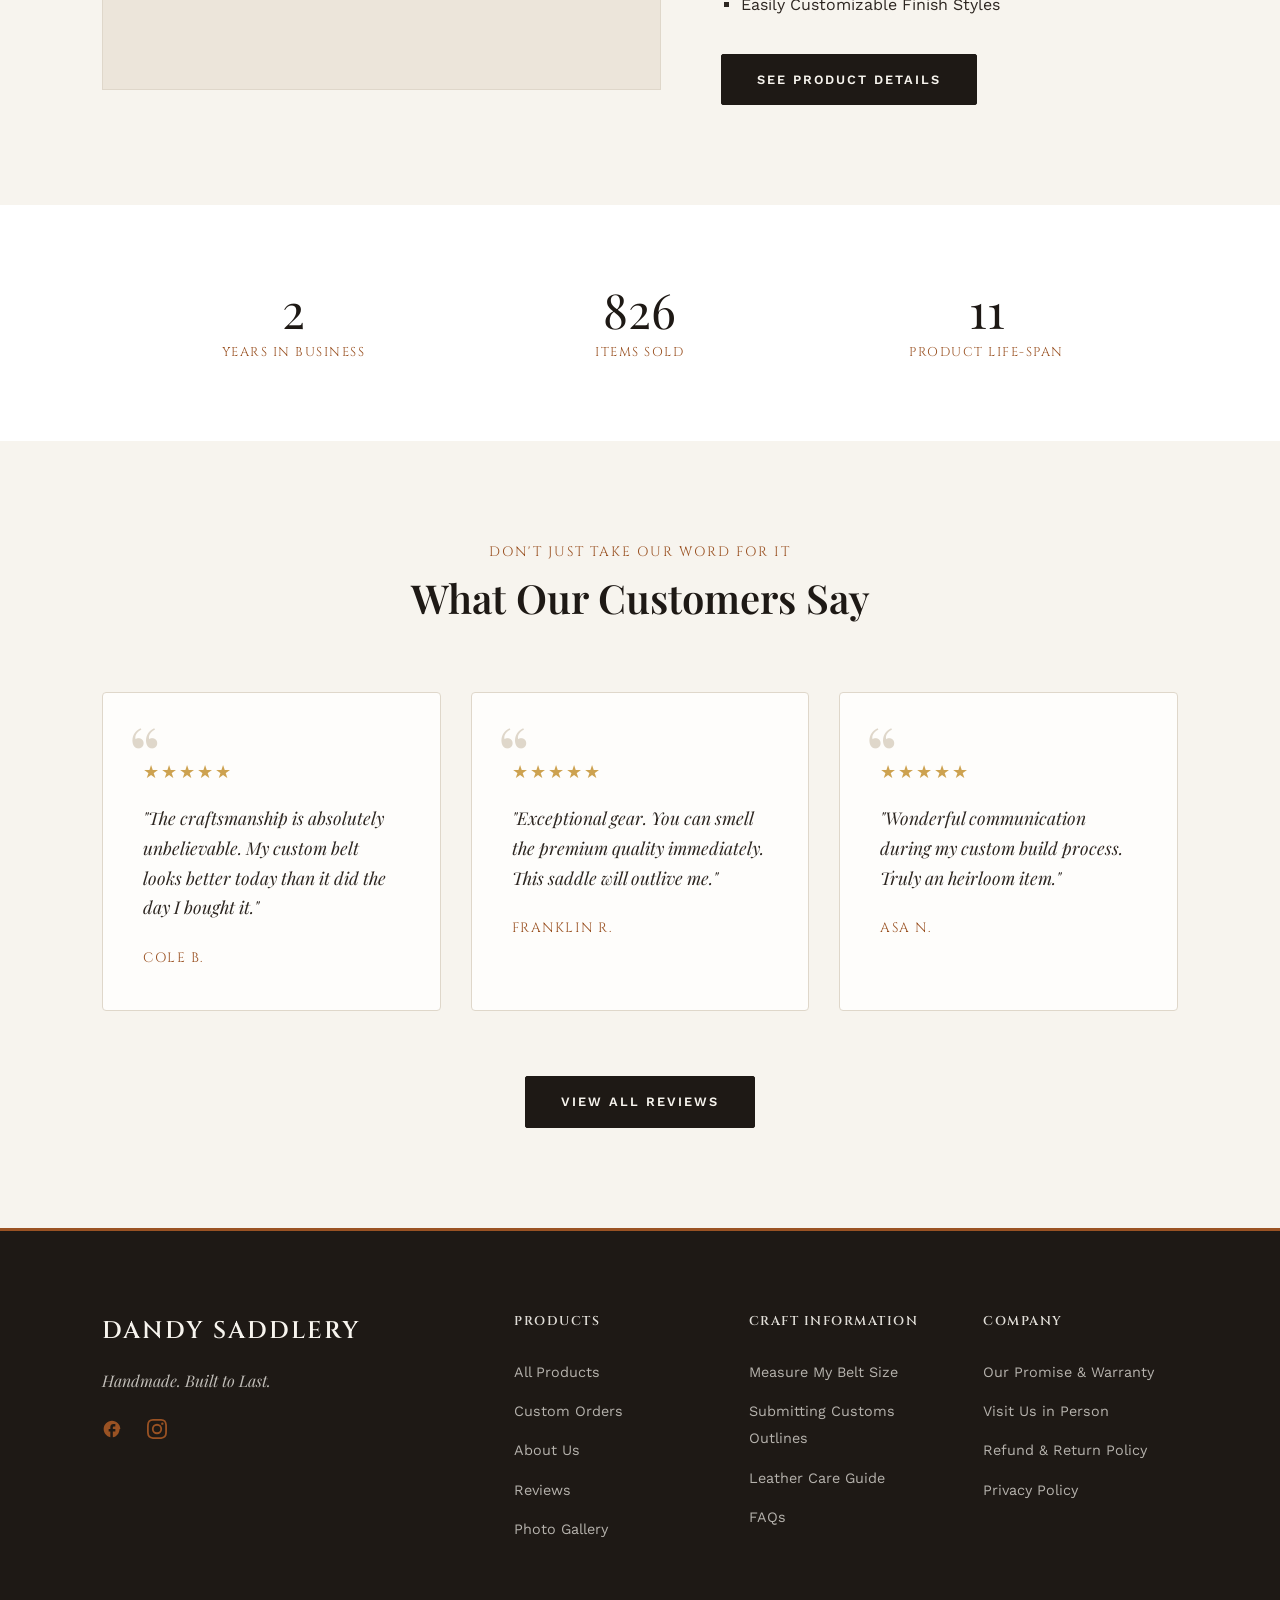
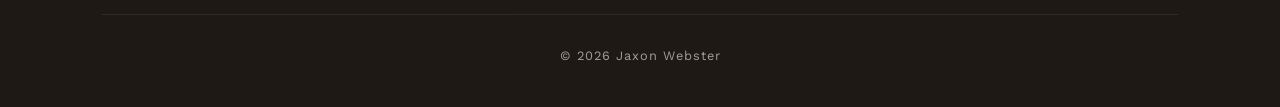
==== commit 9b37ce42: "type vibes" ====
--- a/index.html
+++ b/index.html
@@ -33,7 +33,7 @@
         <div class="hero-overlay"></div>
         <div class="hero-content">
             <h2>Welcome to Dandy Saddlery</h2>
-            <p>Handcrafted leather goods, built for lifetime durability with a deep commitment to traditional craftsmanship.</p>
+            <p>Handcrafted leather goods built for lifetime durability.</p>
             
             <!-- Hero Action Buttons -->
             <div class="hero-actions" style="margin-top: 25px; display: flex; gap: 15px; justify-content: center; flex-wrap: wrap;">
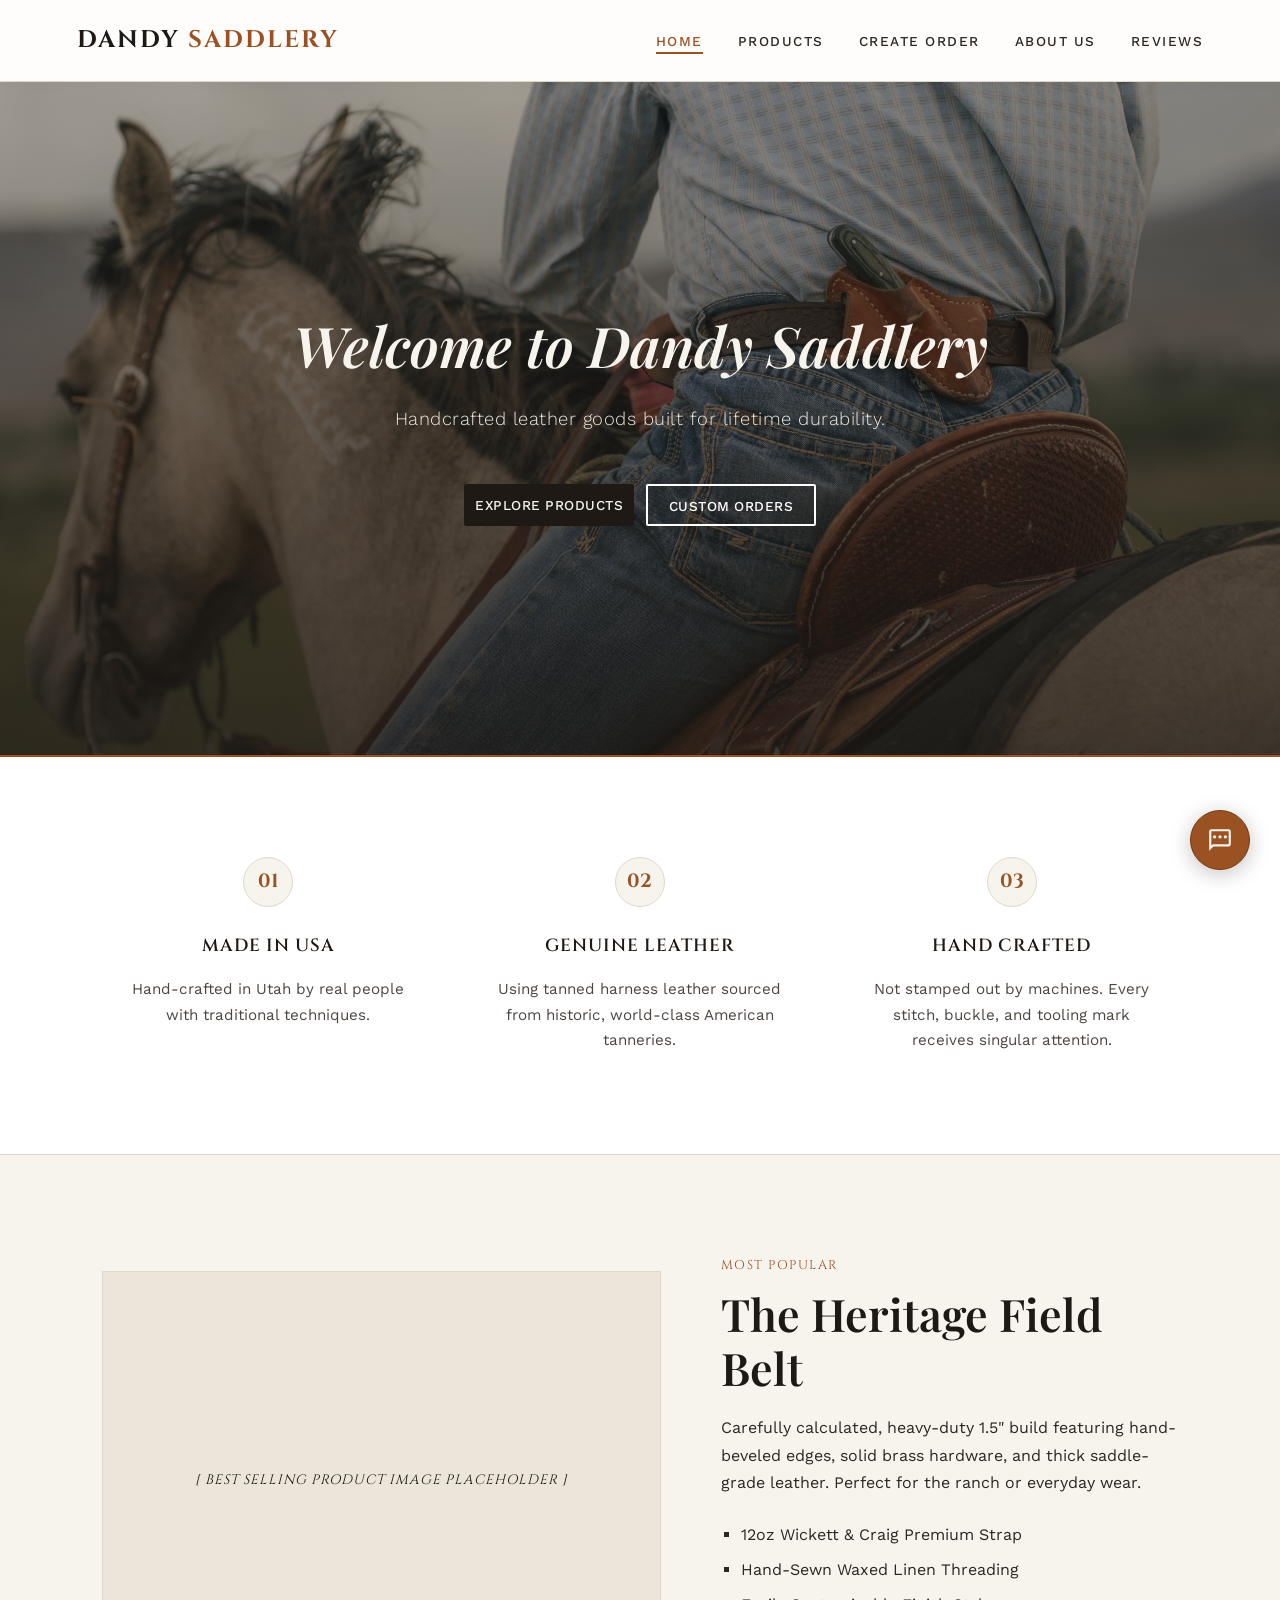
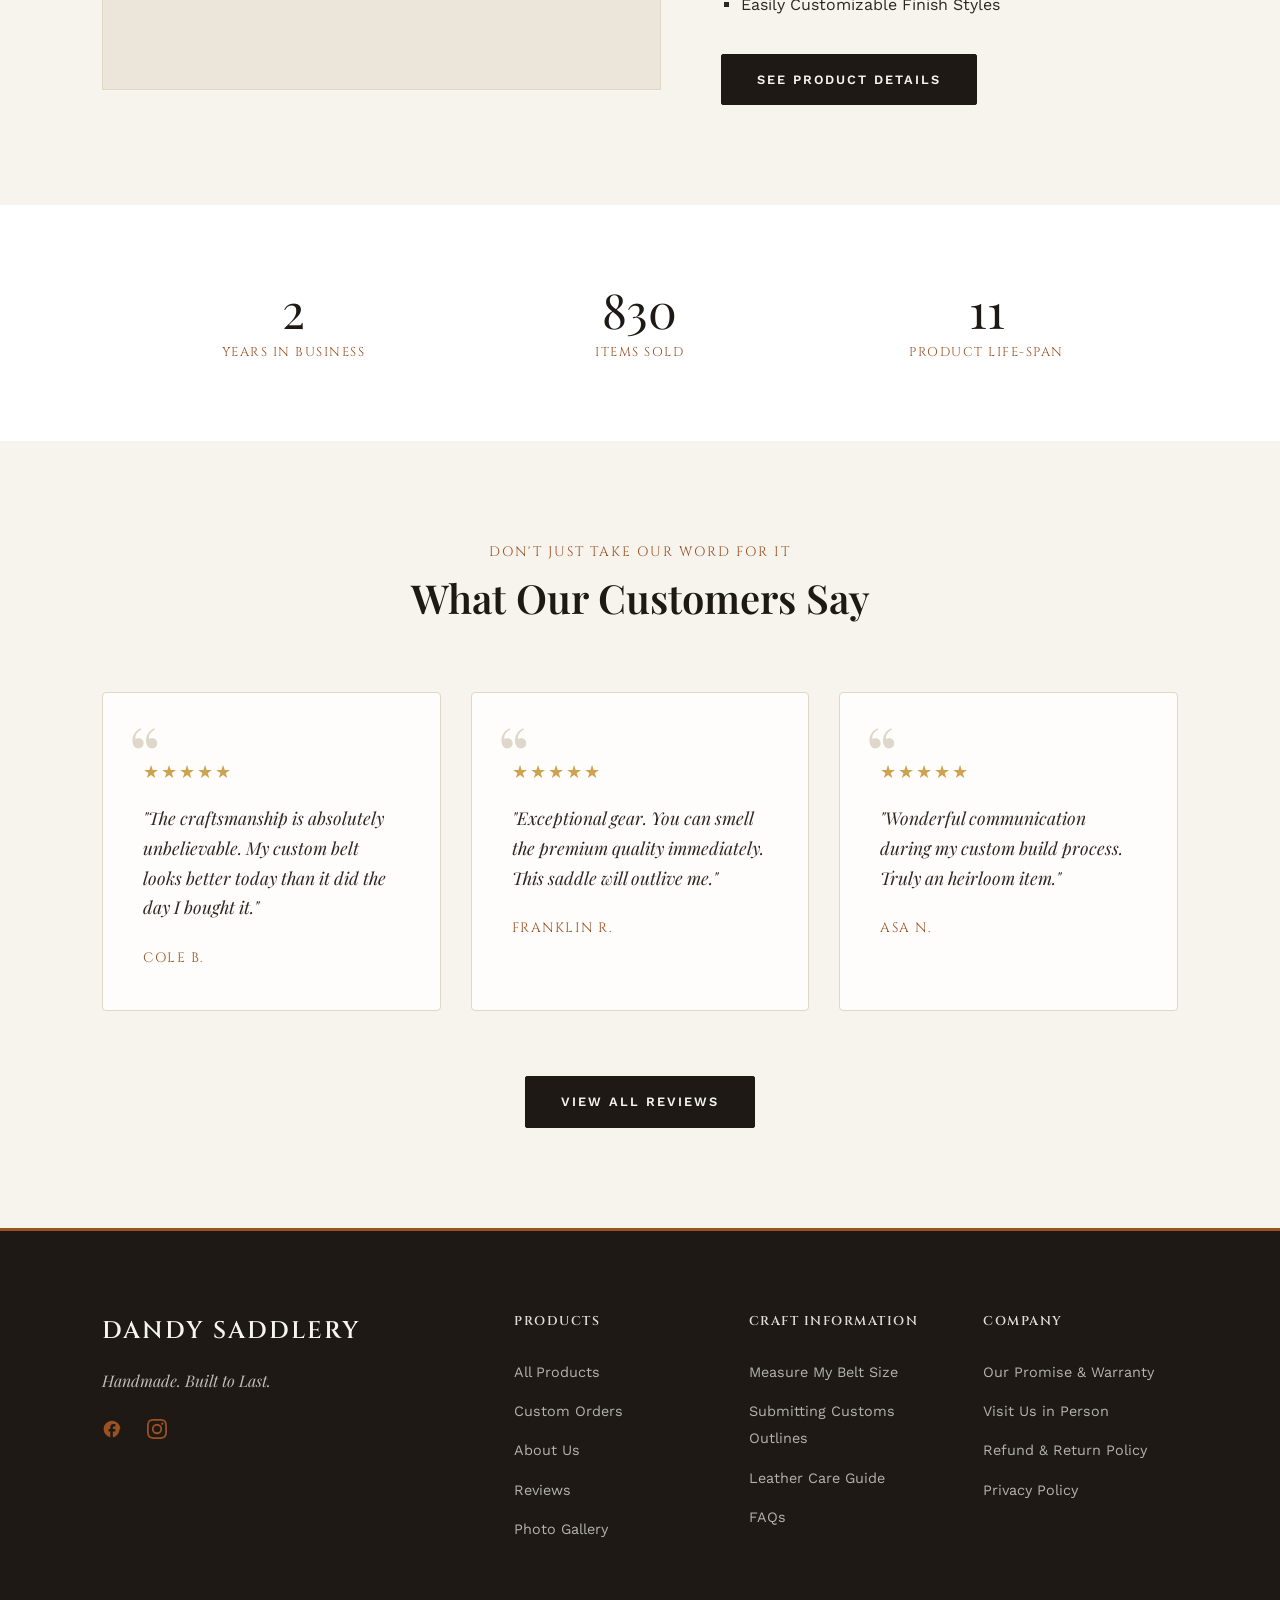
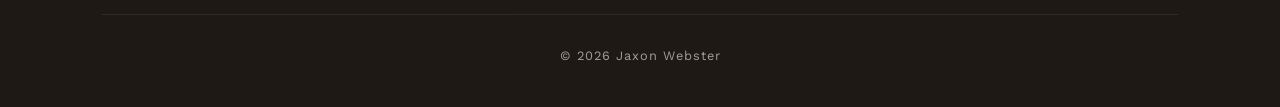
==== commit 41bdf08a: "filtering system" ====
--- a/index.html
+++ b/index.html
@@ -51,12 +51,12 @@
         <div class="prop-card animate-on-scroll">
             <div class="num-badge">01</div>
             <h3>Made in USA</h3>
-            <p>Hand-crafted individually in our Texas workshop by real people with traditional techniques.</p>
+            <p>Hand-crafted in Utah by real people with traditional techniques.</p>
         </div>
         <div class="prop-card animate-on-scroll">
             <div class="num-badge">02</div>
             <h3>Genuine Leather</h3>
-            <p>Using vegetable-tanned harness leather sourced from historic, world-class American tanneries.</p>
+            <p>Using tanned harness leather sourced from historic, world-class American tanneries.</p>
         </div>
         <div class="prop-card animate-on-scroll">
             <div class="num-badge">03</div>
--- a/styles.css
+++ b/styles.css
@@ -1469,4 +1469,242 @@
     width: 170px !important;              
     min-width: 170px !important;          
     max-width: 170px !important;          
+}
+/* ==========================================
+   CLEAN MINIMALIST TOGGLE CONTROLS BAR WITH BADGES
+   ========================================== */
+.catalog-action-bar {
+    display: flex;
+    align-items: center;
+    flex-wrap: wrap;
+    max-width: 1200px;
+    margin: 0 auto 40px;
+    padding: 12px 0;
+    background-color: transparent;
+    gap: 12px;
+}
+
+/* High-End Action Trigger Button Style */
+.btn-toggle-panel {
+    background-color: transparent;
+    border: 1px solid var(--text-dark, #1e1915);
+    color: var(--text-dark, #1e1915);
+    padding: 10px 20px;
+    font-size: 0.85rem;
+    font-weight: 600;
+    text-transform: uppercase;
+    letter-spacing: 1px;
+    cursor: pointer;
+    display: flex;
+    align-items: center;
+    gap: 10px;
+    transition: all 0.2s ease;
+    flex-shrink: 0;
+}
+
+.btn-toggle-panel:hover {
+    background-color: var(--text-dark, #1e1915);
+    color: #ffffff;
+}
+
+/* Active Filter Badge Container & Styling */
+.active-badges-container {
+    display: flex;
+    align-items: center;
+    flex-wrap: wrap;
+    gap: 8px;
+}
+
+.badge {
+    display: inline-flex;
+    align-items: center;
+    background-color: #f2ede4;
+    border: 1px solid #dcd1c4;
+    color: var(--text-dark, #1e1915);
+    padding: 6px 12px;
+    font-size: 0.8rem;
+    font-weight: 600;
+    text-transform: uppercase;
+    letter-spacing: 0.5px;
+    cursor: pointer;
+    transition: all 0.2s ease;
+}
+
+.badge:hover {
+    background-color: #e8ded2;
+    border-color: var(--accent-color, #8b5a2b);
+    color: var(--accent-color, #8b5a2b);
+}
+
+.badge .badge-close {
+    margin-left: 8px;
+    font-size: 1rem;
+    line-height: 1;
+    font-weight: 400;
+}
+
+/* ==========================================
+   SLIDE-OUT FILTER SIDE PANEL DRAWER
+   ========================================== */
+.panel-overlay {
+    position: fixed;
+    top: 0;
+    left: 0;
+    width: 100%;
+    height: 100%;
+    background-color: rgba(30, 25, 21, 0.4);
+    z-index: 1000;
+    opacity: 0;
+    visibility: hidden;
+    transition: opacity 0.3s ease, visibility 0.3s ease;
+    backdrop-filter: blur(2px);
+}
+
+.panel-overlay.active {
+    opacity: 1;
+    visibility: visible;
+}
+
+.side-filter-panel {
+    position: fixed;
+    top: 0;
+    left: -380px; 
+    width: 350px;
+    max-width: 85vw;
+    height: 100%;
+    background-color: #ffffff;
+    z-index: 1001;
+    box-shadow: 5px 0 25px rgba(0,0,0,0.15);
+    display: flex;
+    flex-direction: column;
+    transition: left 0.3s cubic-bezier(0.4, 0, 0.2, 1);
+    padding: 30px;
+    box-sizing: border-box;
+    overflow-y: auto;
+}
+
+.panel-overlay.active .side-filter-panel {
+    left: 0;
+}
+
+.panel-header {
+    display: flex;
+    justify-content: space-between;
+    align-items: center;
+    margin-bottom: 30px;
+    padding-bottom: 15px;
+    border-bottom: 1px solid #f2ede4;
+}
+
+.panel-title {
+    font-size: 1.1rem;
+    font-weight: 700;
+    text-transform: uppercase;
+    letter-spacing: 1px;
+    color: var(--text-dark, #1e1915);
+}
+
+.panel-close-btn {
+    background: none;
+    border: none;
+    font-size: 1.75rem;
+    cursor: pointer;
+    color: var(--text-dark, #1e1915);
+    line-height: 1;
+    padding: 0;
+}
+
+.filter-section {
+    display: flex;
+    flex-direction: column;
+    gap: 14px;
+    margin-bottom: 25px;
+}
+
+.control-label {
+    font-size: 0.8rem;
+    font-weight: 700;
+    text-transform: uppercase;
+    letter-spacing: 1.5px;
+    color: var(--text-dark, #1e1915);
+}
+
+.filter-pills {
+    display: flex;
+    flex-wrap: wrap;
+    gap: 8px;
+}
+
+.pill {
+    background: #ffffff;
+    border: 1px solid #dcd1c4;
+    padding: 8px 14px;
+    font-size: 0.8rem;
+    font-weight: 500;
+    font-family: inherit;
+    color: var(--text-dark, #1e1915);
+    cursor: pointer;
+    transition: all 0.2s ease;
+    user-select: none;
+}
+
+.pill:hover {
+    border-color: var(--accent-color, #8b5a2b);
+    color: var(--accent-color, #8b5a2b);
+}
+
+.pill.active {
+    background-color: var(--text-dark, #1e1915);
+    color: #ffffff;
+    border-color: var(--text-dark, #1e1915);
+}
+
+.filter-divider {
+    height: 1px;
+    background-color: #f2ede4;
+    margin: 10px 0 20px 0;
+}
+
+/* ==========================================
+   GRID RESOLUTION LOCKS
+   ========================================== */
+.product-grid {
+    display: grid !important;
+    grid-template-columns: repeat(3, 1fr) !important; 
+    gap: 30px !important;
+    max-width: 1200px;
+    margin: 0 auto;
+}
+
+@media (max-width: 768px) {
+    .catalog-action-bar {
+        padding: 12px 15px;
+    }
+    .product-grid {
+        grid-template-columns: repeat(2, 1fr) !important;
+        gap: 15px !important;
+    }
+}
+
+@media (max-width: 480px) {
+    .product-grid {
+        grid-template-columns: repeat(2, 1fr) !important;
+        gap: 10px !important;
+        padding: 0 5px !important;
+    }
+    .product-card {
+        padding: 8px !important;
+    }
+    .product-card h3 {
+        font-size: 0.95rem !important;
+        margin: 8px 0 4px !important;
+    }
+    .product-price {
+        font-size: 0.85rem !important;
+        margin-bottom: 8px !important;
+    }
+    .product-card .btn {
+        padding: 6px 4px !important;
+        font-size: 0.75rem !important;
+    }
 }
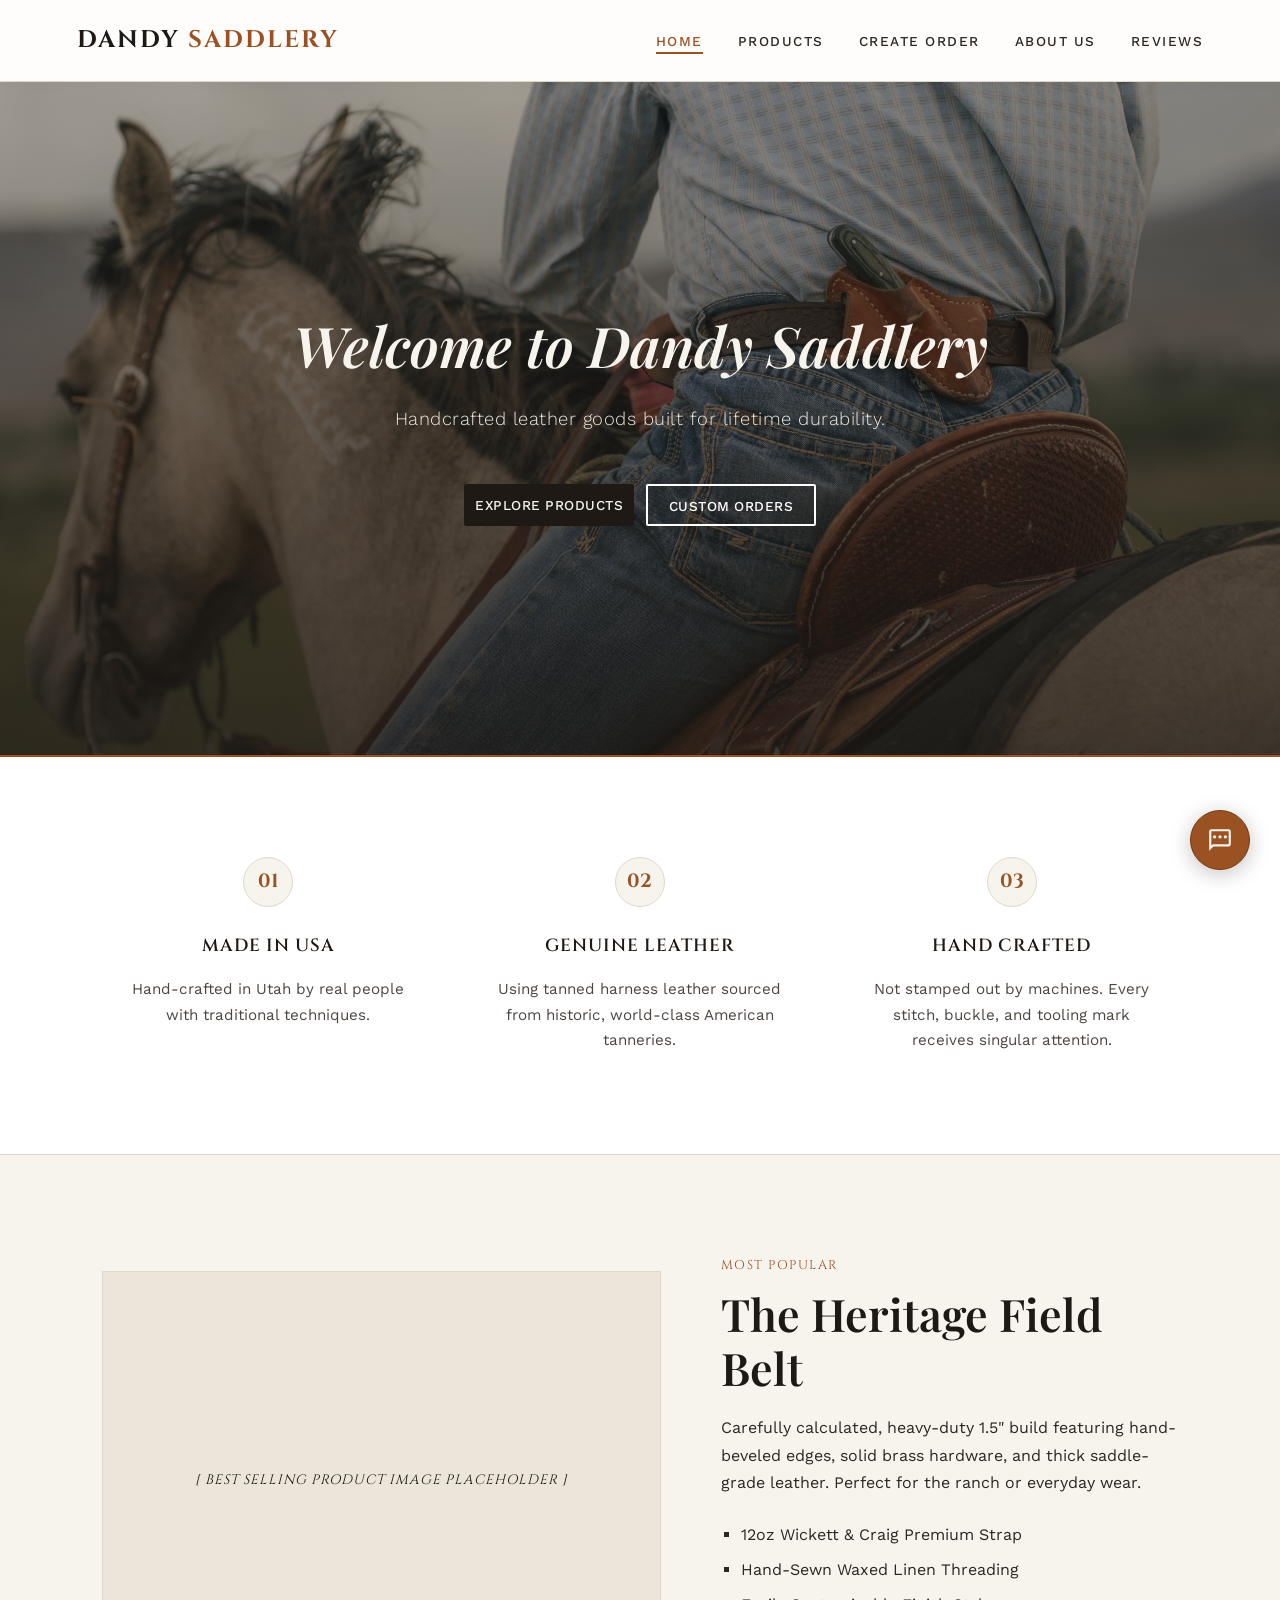
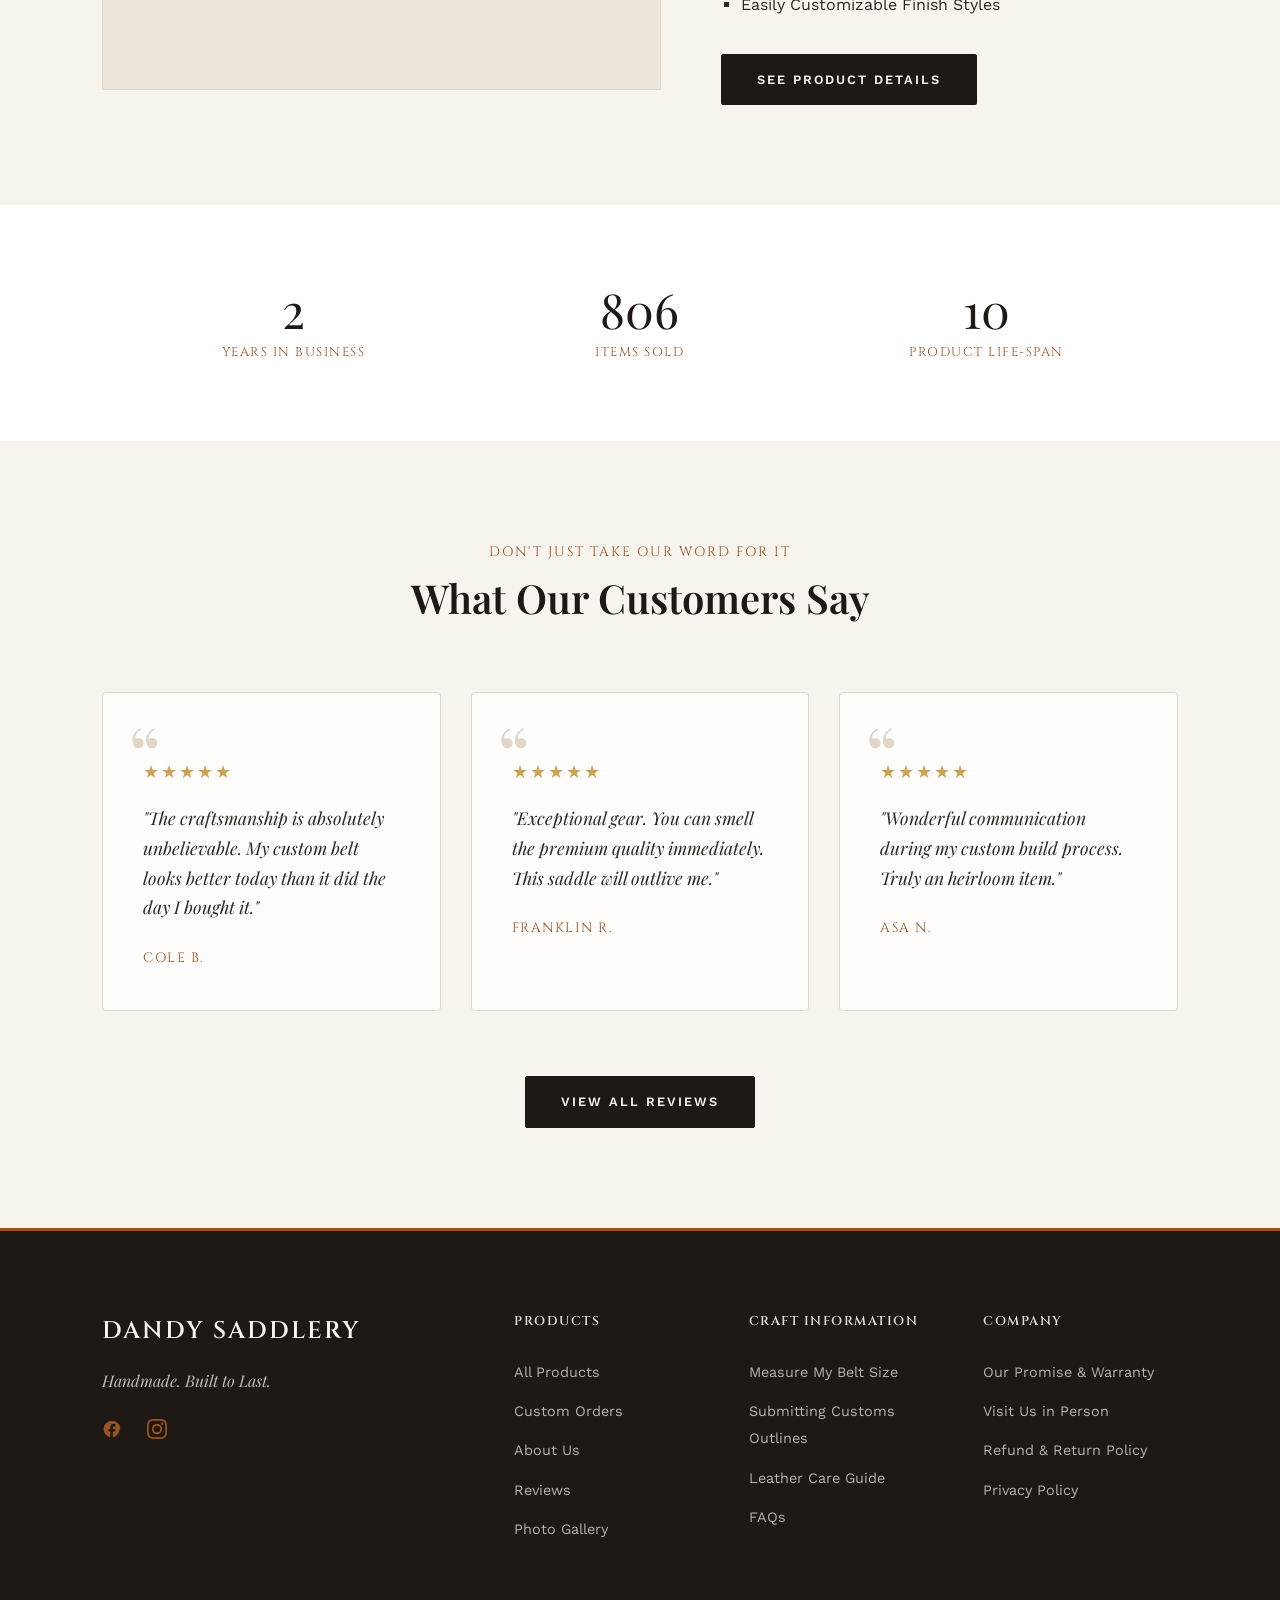
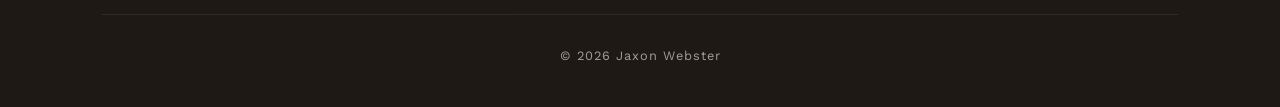
==== commit 2fa0ef96: "lots of changes on hero sections and about us page" ====
--- a/index.html
+++ b/index.html
@@ -6,7 +6,7 @@
     <title>Dandy Saddlery | Premium Handcrafted Leather Goods</title>
     <link rel="stylesheet" href="styles.css">
 </head>
-<body>
+<body class="home-page" >
 
     <nav class="navbar">
         <a href="index.html" class="nav-logo">
--- a/styles.css
+++ b/styles.css
@@ -1707,4 +1707,331 @@
         padding: 6px 4px !important;
         font-size: 0.75rem !important;
     }
+}
+/* ==========================================
+   PRODUCT CARD HEIGHT & BUTTON ALIGNMENT FIX
+   ========================================== */
+.product-grid .product-card {
+    display: flex !important;
+    flex-direction: column !important;
+    justify-content: flex-start !important;
+    height: 100% !important; /* Force cards in the same row to be equal height */
+}
+
+.product-grid .product-card .btn-details {
+    margin-top: auto !important; /* Anchors the button to the uniform bottom edge */
+}
+
+/* ==========================================================
+   PREMIUM SADDLE-STITCHED ABOUT US PAGE STYLES
+   ========================================================== */
+
+/* --- GLOBAL PAGE TITLE BLOCK --- */
+.page-title-header {
+    text-align: center;
+    padding: 100px 8% 10px;
+    background-color: var(--bg-warm);
+}
+
+.page-subtitle {
+    font-family: var(--font-display);
+    font-size: 0.8rem;
+    color: var(--accent-color);
+    text-transform: uppercase;
+    letter-spacing: 3px;
+    display: block;
+    margin-bottom: 10px;
+}
+
+.page-main-title {
+    font-family: var(--font-heading);
+    font-size: 3.5rem;
+    font-weight: 600;
+    color: var(--primary-color);
+    margin-bottom: 0;
+}
+
+/* --- SECTION CONTAINER ARCHITECTURE --- */
+.about-story-section {
+    position: relative;
+    overflow: hidden;
+    background-color: var(--bg-warm);
+    padding: 80px 8% 100px;
+}
+
+.section-alt-bg {
+    background-color: var(--bg-card);
+}
+
+.about-luxury-container {
+    display: grid;
+    grid-template-columns: 1.05fr 0.95fr;
+    gap: 90px;
+    max-width: 1200px;
+    margin: 0 auto;
+    align-items: center;
+    position: relative;
+    z-index: 2;
+}
+
+.layout-mirrored {
+    grid-template-columns: 0.95fr 1.05fr;
+}
+
+/* --- BACKGROUND WATERMARK EFFECT --- */
+.about-watermark {
+    position: absolute;
+    top: 40px;
+    right: -20px;
+    font-family: var(--font-display);
+    font-size: 12rem;
+    font-weight: 700;
+    color: var(--border-color);
+    opacity: 0.15;
+    pointer-events: none;
+    user-select: none;
+}
+
+/* --- HAND-STITCHED LEATHER PHOTO PLATFORM --- */
+.about-visual-side {
+    position: relative;
+}
+
+/* ==========================================================
+   PIERCED SADDLE-STITCH PHOTO ENGINE (NO BOX / NO CARD)
+   ========================================================== */
+
+.about-visual-side {
+    position: relative;
+    display: block;
+    width: 100%;
+}
+
+/* Removes the overlay stitching details */
+.photo-saddle-stitch::before {
+    display: none; 
+}
+
+/* Keeps your images clean, aligned, and beautifully bounded */
+.photo-saddle-stitch img {
+    width: 100%;
+    height: auto;
+    max-height: 520px;
+    object-fit: cover;
+    display: block;
+    box-shadow: 0 10px 30px rgba(30, 25, 21, 0.05);
+}
+
+.photo-saddle-stitch img {
+    width: 100%;
+    height: auto;
+    max-height: 520px;
+    object-fit: cover;
+    display: block;
+    position: relative;
+    z-index: 1;
+    
+    /* Soft shadow to separate the raw photo edge from your page background background */
+    box-shadow: 0 10px 30px rgba(30, 25, 21, 0.05);
+}
+
+/* Moving the caption styling safely down below the non-card picture edge */
+.about-frame-caption {
+    display: flex;
+    align-items: center;
+    gap: 15px;
+    margin-top: 18px;
+    padding: 0 4px;
+}
+
+.about-frame-caption {
+    display: flex;
+    align-items: center;
+    gap: 15px;
+    margin-top: 15px;
+}
+
+.about-frame-caption .caption-line {
+    height: 1px;
+    width: 30px;
+    background-color: var(--accent-color);
+}
+
+.about-frame-caption p {
+    font-family: var(--font-display);
+    font-size: 0.7rem;
+    letter-spacing: 2px;
+    text-transform: uppercase;
+    color: var(--accent-color);
+}
+
+/* --- TYPOGRAPHY & HOT-IRON TOOLING MARKS --- */
+.about-narrative-side {
+    padding-left: 10px;
+}
+
+.layout-mirrored .about-narrative-side {
+    padding-left: 0;
+    padding-right: 10px;
+}
+
+.narrative-badge {
+    font-family: var(--font-display);
+    font-size: 0.75rem;
+    font-weight: 600;
+    text-transform: uppercase;
+    letter-spacing: 3px;
+    color: var(--accent-color);
+    display: block;
+    margin-bottom: 12px;
+}
+
+/* Premium hot-iron header stamp housing */
+.tooled-header-wrap {
+    position: relative;
+    display: inline-block;
+    margin-bottom: 30px;
+    width: 100%;
+}
+
+.narrative-title {
+    font-family: var(--font-heading);
+    font-size: 3rem;
+    line-height: 1.15;
+    color: var(--primary-color);
+    margin: 0;
+}
+
+/* Hot-iron edge tooling accent line detail */
+.tooling-mark {
+    display: block;
+    width: 100%;
+    height: 3px;
+    border-top: 1px solid var(--border-color);
+    border-bottom: 1px solid var(--border-color); /* Simulates dual-line groover tools */
+    margin-top: 10px;
+}
+
+.about-narrative-side .about-body-text {
+    font-family: var(--font-body);
+    font-size: 0.98rem;
+    line-height: 1.85;
+    color: var(--text-dark);
+    opacity: 0.85;
+    margin-bottom: 25px;
+}
+
+.about-narrative-side .about-body-text:last-of-type {
+    margin-bottom: 35px;
+}
+
+/* Craft Stamp Details */
+.makers-mark-signature {
+    display: flex;
+    align-items: center;
+    gap: 12px;
+    padding-top: 25px;
+    border-top: 1px dashed var(--border-color); /* Keeps the structural stitch layout theme */
+}
+
+.makers-mark-signature .stamp-icon {
+    color: var(--accent-color);
+    font-size: 0.9rem;
+}
+
+.makers-mark-signature .stamp-text {
+    font-family: var(--font-display);
+    font-size: 0.75rem;
+    text-transform: uppercase;
+    letter-spacing: 2px;
+    color: var(--primary-color);
+    margin: 0;
+}
+
+/* ==========================================================
+   RESPONSIVE LAYOUT CONSTRAINTS
+   ========================================================== */
+@media (max-width: 1024px) {
+    .about-story-section { padding: 70px 5%; }
+    .about-luxury-container, .layout-mirrored { gap: 40px; grid-template-columns: 1fr; }
+    .narrative-title { font-size: 2.5rem; }
+    .page-main-title { font-size: 2.8rem; }
+    .about-luxury-container { grid-template-columns: 1fr !important; }
+    .about-image-frame { padding: 0; }
+    .about-narrative-side { padding: 0 !important; text-align: center; }
+    .makers-mark-signature { justify-content: center; }
+}
+@media (max-width: 768px) {
+    /* 1. Ensures all layout wrappers collapse into a single vertical column stack */
+    .about-luxury-container, 
+    .layout-mirrored {
+        grid-template-columns: 1fr !important;
+        gap: 40px; /* Uniform breathing room between elements */
+    }
+
+    /* 2. Forces the narrative blocks to always drop below the images on small screens */
+    .about-narrative-side {
+        order: 2; /* Moves text to the second position inside the column */
+        padding-left: 0 !important;
+        padding-right: 0 !important;
+        text-align: center;
+    }
+
+    /* 3. Forces the visual image blocks to always jump to the top of the column */
+    .about-visual-side {
+        order: 1; /* Pulls image to the first position inside the column */
+    }
+
+    /* 4. Resets and cleans up your previous editorial framing shifts for mobile viewports */
+    .about-watermark { 
+        display: none; 
+    }
+    
+    .about-image-frame { 
+        transform: translateX(0) !important; 
+        padding: 0; 
+    }
+    
+    .makers-mark-signature { 
+        justify-content: center; 
+    }
+}
+/* ==========================================================
+   GLOBAL NARROW HERO (Default for all interior pages)
+   ========================================================== */
+@media (min-width: 993px) {
+    .hero {
+        height: 60vh !important;       
+        min-height: 280px !important;  
+        padding: 40px 20px !important; 
+    }
+
+    .hero-content h2 {
+        font-size: 2.5rem !important;  
+        margin-bottom: 12px !important;
+    }
+    
+    .hero-content p {
+        font-size: 1rem !important;
+    }
+}
+
+/* ==========================================================
+   HOMEPAGE HERO EXCEPTION (Restores original grand sizing)
+   ========================================================== */
+@media (min-width: 993px) {
+    .home-page .hero {
+        height: 75vh !important;       /* Back to your original large height */
+        min-height: 500px !important;  /* Back to your original minimum desktop baseline */
+        padding: 20px !important; 
+    }
+
+    .home-page .hero-content h2 {
+        font-size: 3.5rem !important;  /* Back to your original bold typography scaling */
+        margin-bottom: 25px !important;
+    }
+    
+    .home-page .hero-content p {
+        font-size: 1.15rem !important;
+    }
 }
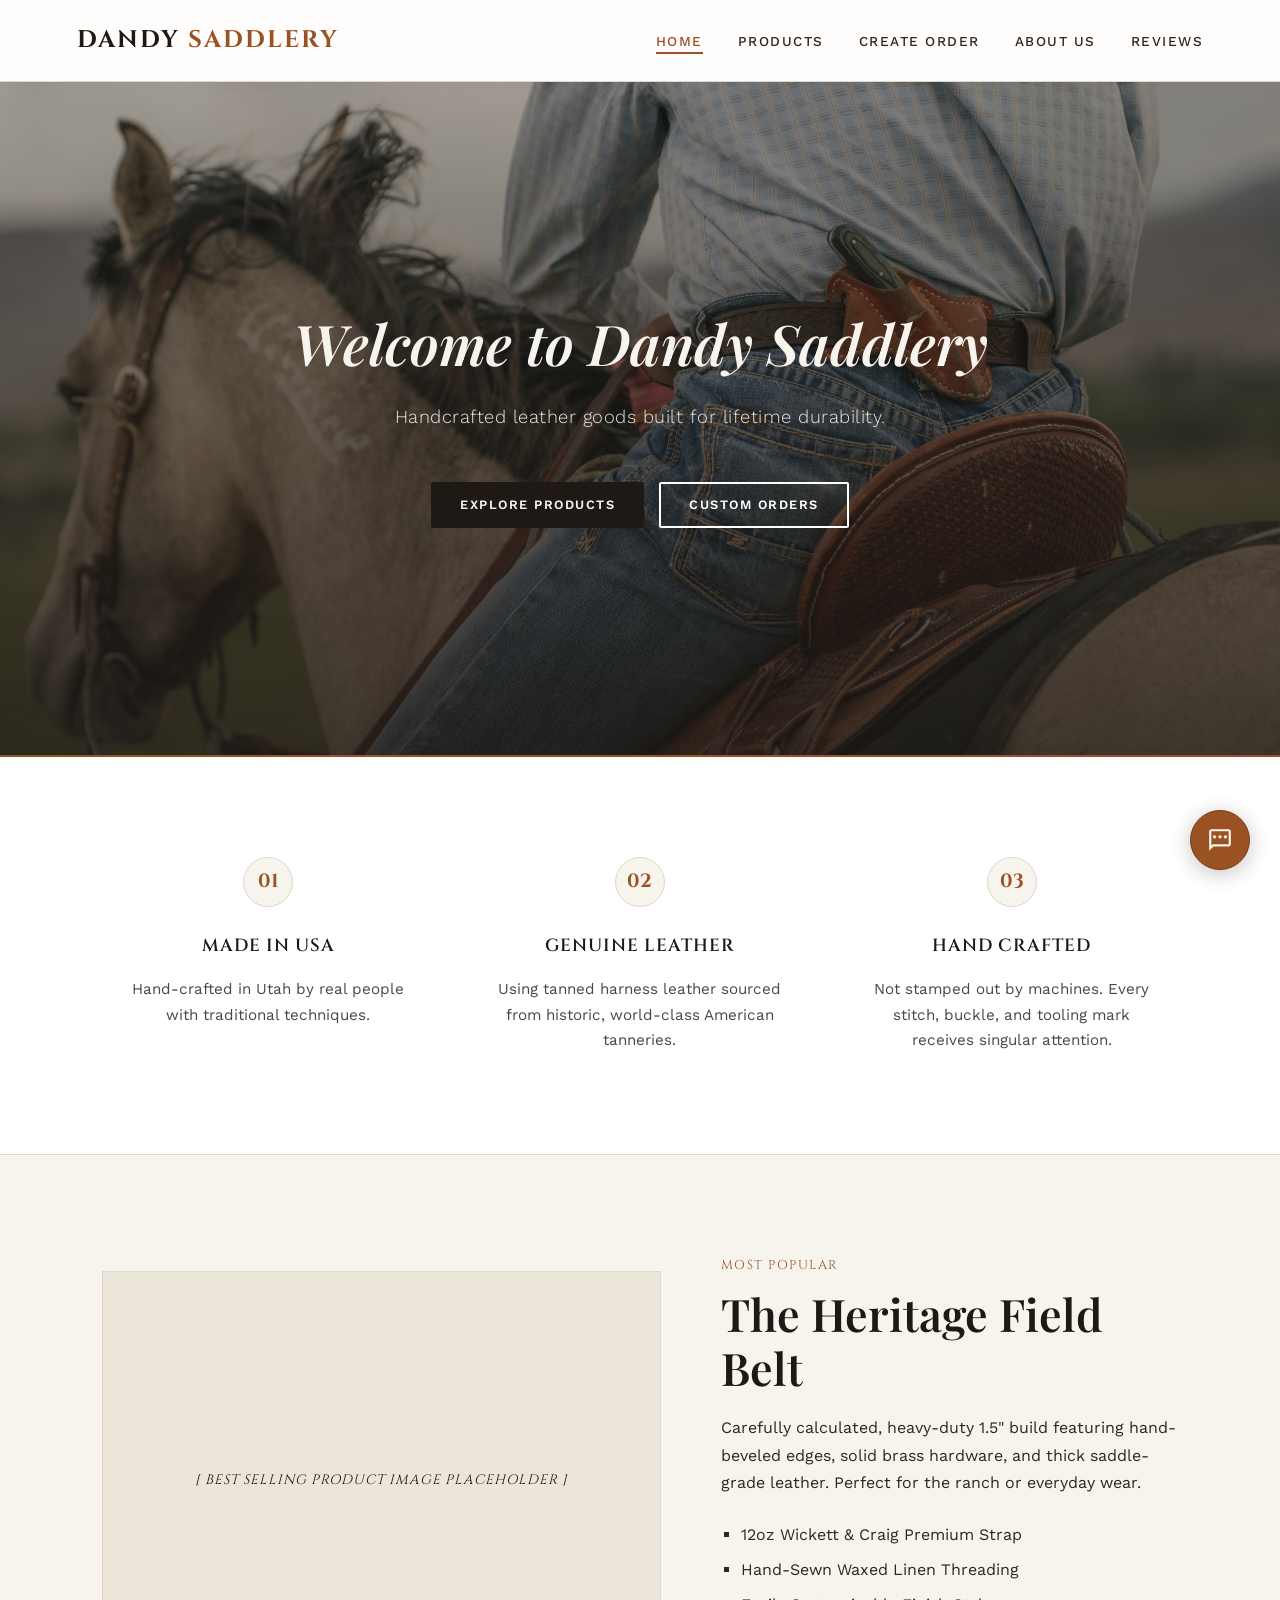
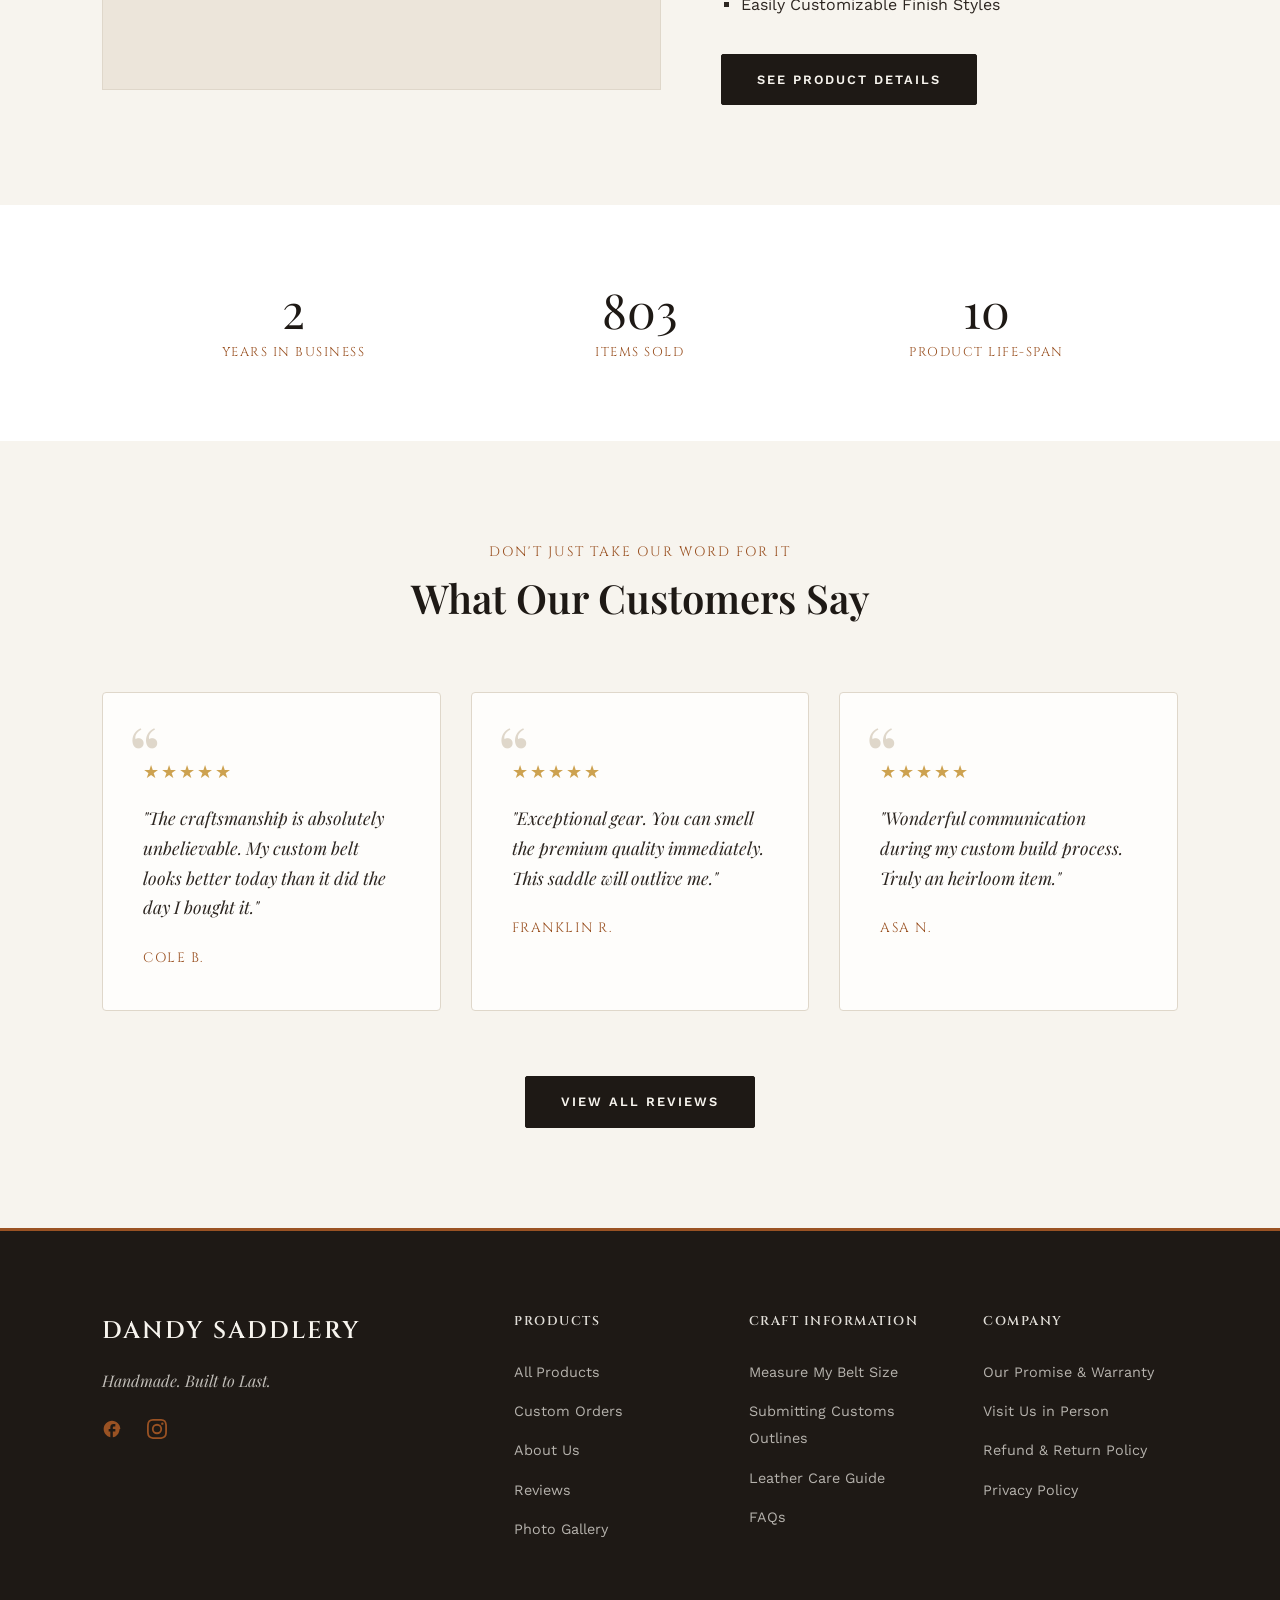
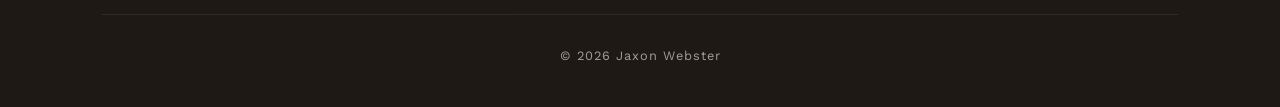
==== commit 8d3666e5: "button fixes!" ====
--- a/index.html
+++ b/index.html
@@ -36,10 +36,10 @@
             <p>Handcrafted leather goods built for lifetime durability.</p>
             
             <!-- Hero Action Buttons -->
-            <div class="hero-actions" style="margin-top: 25px; display: flex; gap: 15px; justify-content: center; flex-wrap: wrap;">
-                <a href="products.html" class="btn">Explore Products</a>
-                <a href="custom.html" class="btn btn-secondary" style="background-color: transparent; border: 2px solid #ffffff; color: #ffffff;">Custom Orders</a>
-            </div>
+            <div class="hero-actions">
+    <a href="products.html" class="btn">Explore Products</a>
+    <a href="custom.html" class="btn btn-secondary">Custom Orders</a>
+</div>
         </div>
     </header>
 
--- a/styles.css
+++ b/styles.css
@@ -1433,42 +1433,72 @@
     transition: all 0.3s ease;
 }
 /* ==========================================================================
-   GLOBAL HERO BUTTON TRACK FIX (Locks side-by-side, forced identical sizing)
+   UNIFIED HERO ACTION BUTTON PLATFORM (Fluid & Balanced)
    ========================================================================== */
 .hero-actions {
-    display: flex !important;
-    flex-direction: row !important;       /* Locks them side-by-side everywhere */
-    justify-content: center !important;   /* Centers the group on the screen */
-    align-items: center !important;       /* Aligns heights perfectly */
-    gap: 12px !important;                 /* Uniform spacing between them */
-    margin-top: 25px !important;
-    width: 100% !important;
+    display: flex;
+    flex-direction: row;
+    flex-wrap: nowrap;           /* Keeps them side-by-side everywhere */
+    justify-content: center;
+    align-items: center;
+    gap: 15px;                   /* Slightly wider luxury gap */
+    margin-top: 25px;
+    width: 100%;
 }
 
 .hero-actions .btn, 
 .hero-actions .btn-secondary {
-    display: inline-block !important;
-    box-sizing: border-box !important;    /* Ensures borders don't alter height math */
+    box-sizing: border-box;
+    display: inline-flex;        /* Switched to flex to handle centering text perfectly */
+    align-items: center;
+    justify-content: center;
     
-    /* Perfect dimensional alignment */
-    height: 42px !important;              
-    line-height: 24px !important;         
-    padding: 8px 0 !important;            /* Replaced side padding with 0 so text centers flawlessly */
+    height: 46px;                /* Slightly taller for a more premium look */
+    padding: 0 28px;             /* FIX: Generous, matching breathing room on the sides */
     
-    /* Typography settings */
-    font-size: 0.85rem !important;        
-    font-weight: 500 !important;
-    letter-spacing: 0.5px !important;
-    text-anchor: middle !important;
-    text-align: center !important;
+    font-size: 0.8rem;
+    font-weight: 600;
+    text-transform: uppercase;
+    letter-spacing: 1.5px;
+    text-align: center;
+    white-space: nowrap;         
     
-    /* Strict text line locks */
-    white-space: nowrap !important;       /* Absolutely forces text to stay on one single line */
+    /* FLEXIBILITY OVERRIDES */
+    width: auto;                 /* Removes the rigid pixel box */
+    min-width: 145px;            /* Ensures neither button feels like a tiny stub */
     
-    /* FIXED IDENTICAL SIZING (Safeguards identical twins on all screens) */
-    width: 170px !important;              
-    min-width: 170px !important;          
-    max-width: 170px !important;          
+    border-radius: 2px;
+    transition: all 0.25s ease;
+}
+
+/* Clear definitions for the secondary transparent outline look */
+.hero-actions .btn-secondary {
+    background-color: transparent;
+    border: 2px solid #ffffff;
+    color: #ffffff;
+}
+
+.hero-actions .btn-secondary:hover {
+    background-color: #ffffff;
+    color: var(--primary-color, #1e1915);
+}
+
+/* ==========================================================
+   MOBILE HERO BUTTON COMPRESSION (Prevents screen bleeding)
+   ========================================================== */
+@media (max-width: 480px) {
+    .hero-actions {
+        gap: 8px; /* Slightly tightens the gap between buttons on small phones */
+    }
+
+    .hero-actions .btn, 
+    .hero-actions .btn-secondary {
+        height: 40px;         /* Slightly shorter baseline tracking */
+        padding: 0 14px;      /* Halves side padding so buttons scale down neatly */
+        font-size: 0.72rem;   /* Marginally shrinks text so letters don't clip */
+        letter-spacing: 1px;  /* Tightens letter space tracking for screen compliance */
+        min-width: 130px;     /* Drops minimum floor width safely down to fit 320px grids */
+    }
 }
 /* ==========================================
    CLEAN MINIMALIST TOGGLE CONTROLS BAR WITH BADGES
@@ -1479,7 +1509,10 @@
     flex-wrap: wrap;
     max-width: 1200px;
     margin: 0 auto 40px;
-    padding: 12px 0;
+    
+    /* FIX: 0px on top, 12px on the sides/bottom to eliminate internal top space */
+    padding: 0 0 12px; 
+    
     background-color: transparent;
     gap: 12px;
 }
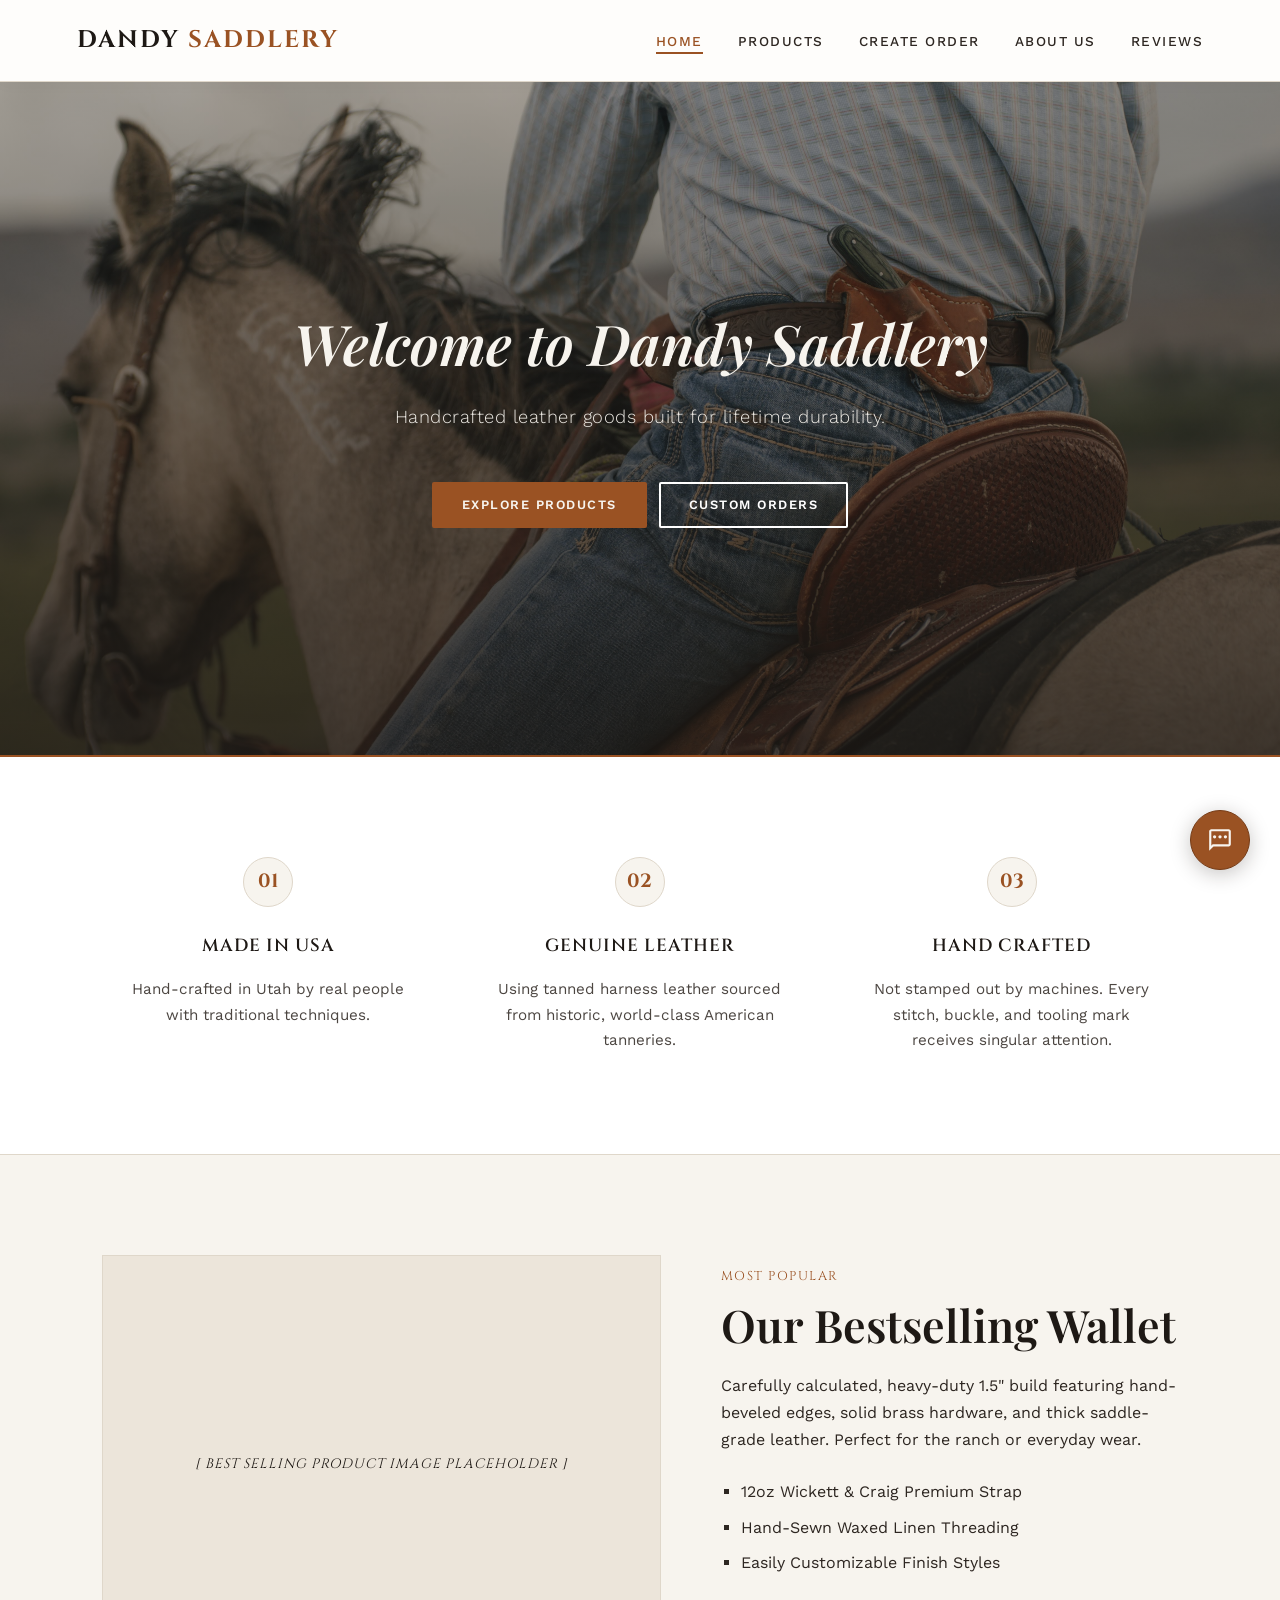
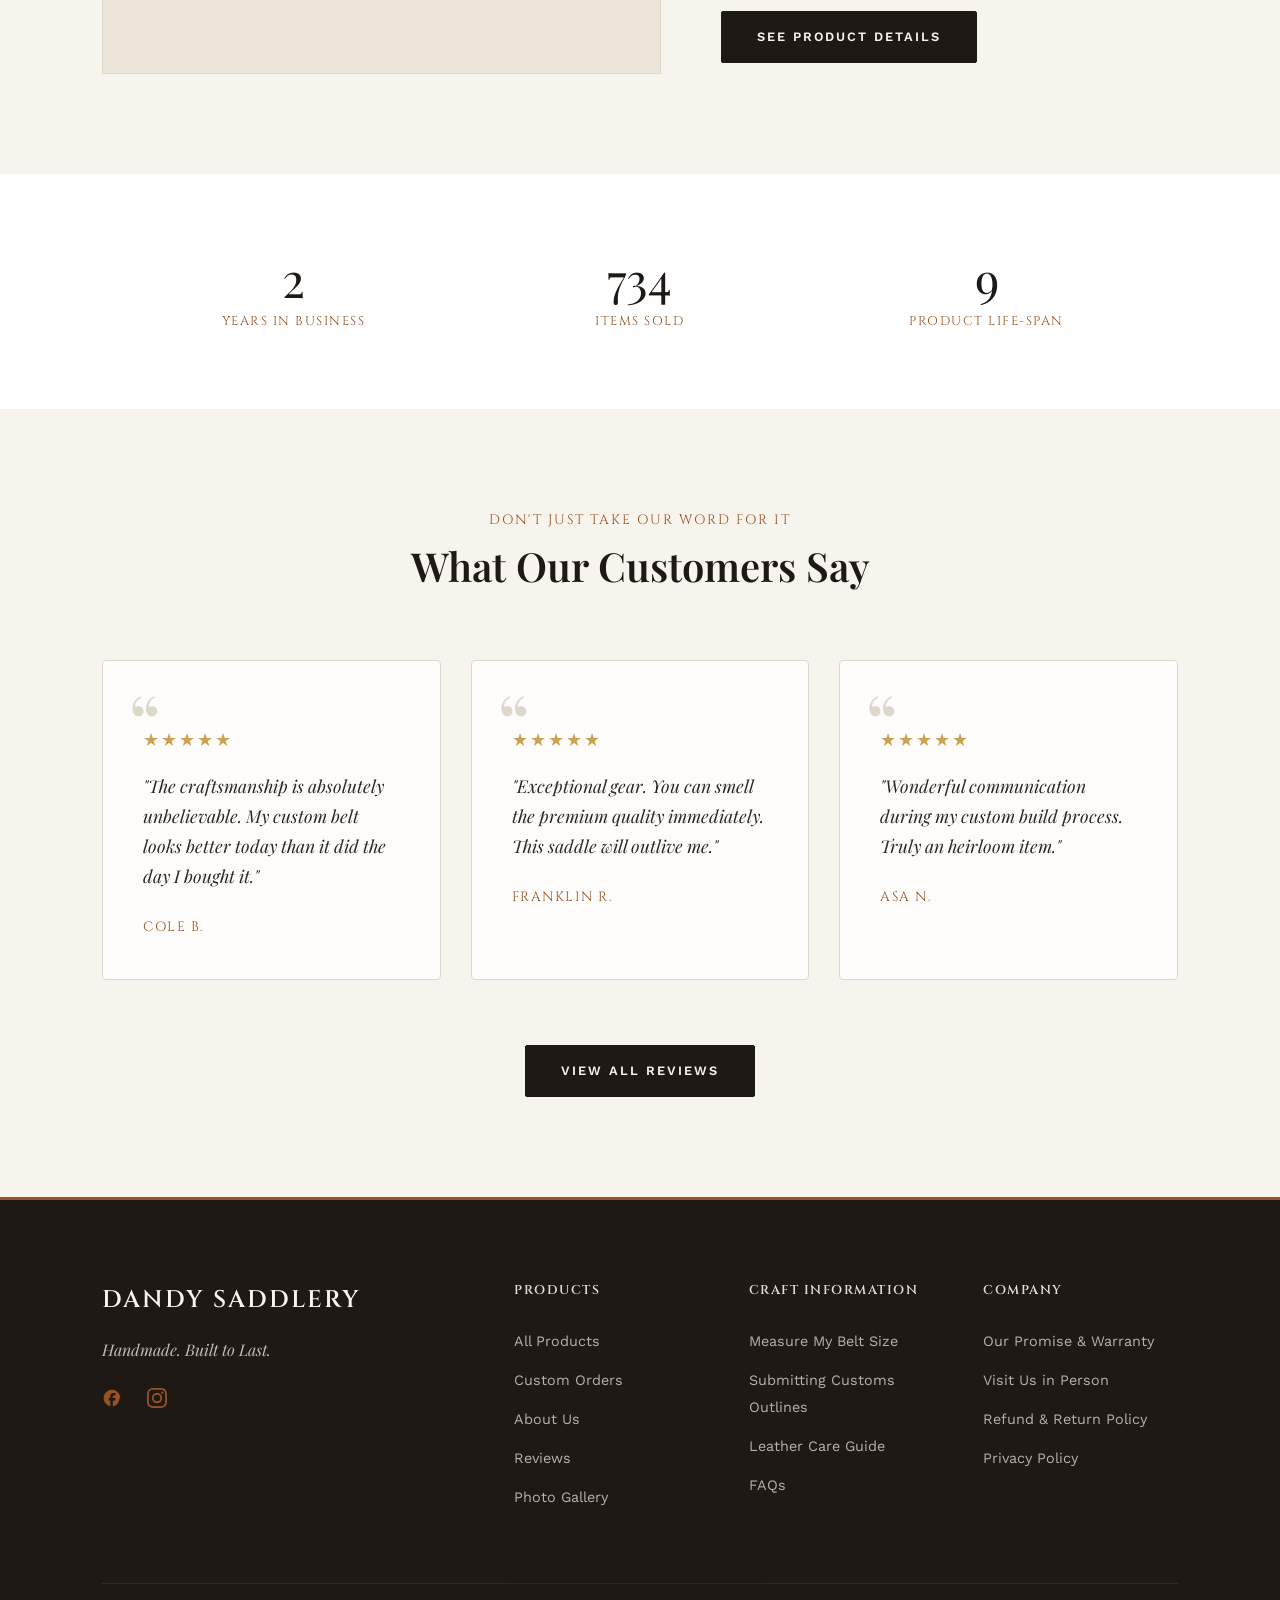
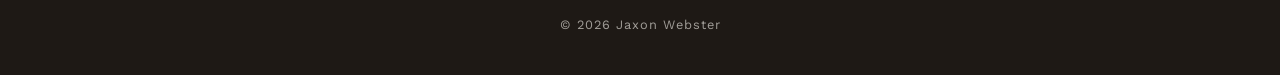
==== commit 4f6f19e0: "yuh" ====
--- a/index.html
+++ b/index.html
@@ -77,7 +77,7 @@
             </div>
             <div>
                 <p style="color: var(--accent-color); font-family: var(--font-display); font-size: 0.8rem; letter-spacing: 1.5px; text-transform: uppercase;">Most Popular</p>
-                <h2 style="margin: 10px 0 20px;">The Heritage Field Belt</h2>
+                <h2 style="margin: 10px 0 20px;">Our Bestselling Wallet</h2>
                 <p style="color: var(--text-dark); margin-bottom: 25px;">Carefully calculated, heavy-duty 1.5" build featuring hand-beveled edges, solid brass hardware, and thick saddle-grade leather. Perfect for the ranch or everyday wear.</p>
                 <ul style="list-style: square; padding-left: 20px; color: var(--text-dark); margin-bottom: 10px;">
                     <li style="margin-bottom: 8px;">12oz Wickett & Craig Premium Strap</li>
--- a/styles.css
+++ b/styles.css
@@ -1433,15 +1433,15 @@
     transition: all 0.3s ease;
 }
 /* ==========================================================================
-   UNIFIED HERO ACTION BUTTON PLATFORM (Fluid & Balanced)
+   UNIFIED HERO ACTION BUTTON PLATFORM (Desktop Layout)
    ========================================================================== */
 .hero-actions {
     display: flex;
     flex-direction: row;
-    flex-wrap: nowrap;           /* Keeps them side-by-side everywhere */
+    flex-wrap: nowrap;
     justify-content: center;
     align-items: center;
-    gap: 15px;                   /* Slightly wider luxury gap */
+    gap: 12px;                   /* Minimal, clean gap on desktop */
     margin-top: 25px;
     width: 100%;
 }
@@ -1449,12 +1449,12 @@
 .hero-actions .btn, 
 .hero-actions .btn-secondary {
     box-sizing: border-box;
-    display: inline-flex;        /* Switched to flex to handle centering text perfectly */
+    display: inline-flex;
     align-items: center;
     justify-content: center;
     
-    height: 46px;                /* Slightly taller for a more premium look */
-    padding: 0 28px;             /* FIX: Generous, matching breathing room on the sides */
+    height: 46px;
+    padding: 0 28px;
     
     font-size: 0.8rem;
     font-weight: 600;
@@ -1463,15 +1463,27 @@
     text-align: center;
     white-space: nowrap;         
     
-    /* FLEXIBILITY OVERRIDES */
-    width: auto;                 /* Removes the rigid pixel box */
-    min-width: 145px;            /* Ensures neither button feels like a tiny stub */
-    
+    width: auto;
+    min-width: 155px;            /* Gives both buttons a solid baseline size */
     border-radius: 2px;
     transition: all 0.25s ease;
 }
 
-/* Clear definitions for the secondary transparent outline look */
+/* --- BUTTON VARIATION DESIGN ARCHITECTURE --- */
+
+/* Primary Button Design (Solid Theme) */
+.hero-actions .btn {
+    background-color: var(--accent-color, #9a5223);
+    border: 2px solid var(--accent-color, #9a5223);
+    color: var(--text-light, #f7f4ee);
+}
+
+.hero-actions .btn:hover {
+    background-color: var(--accent-hover, #753b16);
+    border-color: var(--accent-hover, #753b16);
+}
+
+/* Secondary Button Design (Transparent Outline Theme) */
 .hero-actions .btn-secondary {
     background-color: transparent;
     border: 2px solid #ffffff;
@@ -1483,21 +1495,22 @@
     color: var(--primary-color, #1e1915);
 }
 
-/* ==========================================================
-   MOBILE HERO BUTTON COMPRESSION (Prevents screen bleeding)
-   ========================================================== */
-@media (max-width: 480px) {
+/* ==========================================================================
+   RESPONSIVE OVERRIDES (Stacked on Mobile Only)
+   ========================================================================== */
+@media (max-width: 768px) {
     .hero-actions {
-        gap: 8px; /* Slightly tightens the gap between buttons on small phones */
+        flex-direction: column;   /* Stacks the elements vertically */
+        gap: 8px;                 /* Minimal layout spacing gap between the stacked buttons */
+        padding: 0 20px;          /* Prevents buttons from clipping screen edges */
     }
 
     .hero-actions .btn, 
     .hero-actions .btn-secondary {
-        height: 40px;         /* Slightly shorter baseline tracking */
-        padding: 0 14px;      /* Halves side padding so buttons scale down neatly */
-        font-size: 0.72rem;   /* Marginally shrinks text so letters don't clip */
-        letter-spacing: 1px;  /* Tightens letter space tracking for screen compliance */
-        min-width: 130px;     /* Drops minimum floor width safely down to fit 320px grids */
+        width: 100%;              /* Forces buttons to match width evenly on mobile */
+        max-width: 280px;         /* Limits width so they don't look overly stretched on tablets */
+        height: 44px;
+        padding: 0;               /* Resets side padding since width is handling expansion */
     }
 }
 /* ==========================================
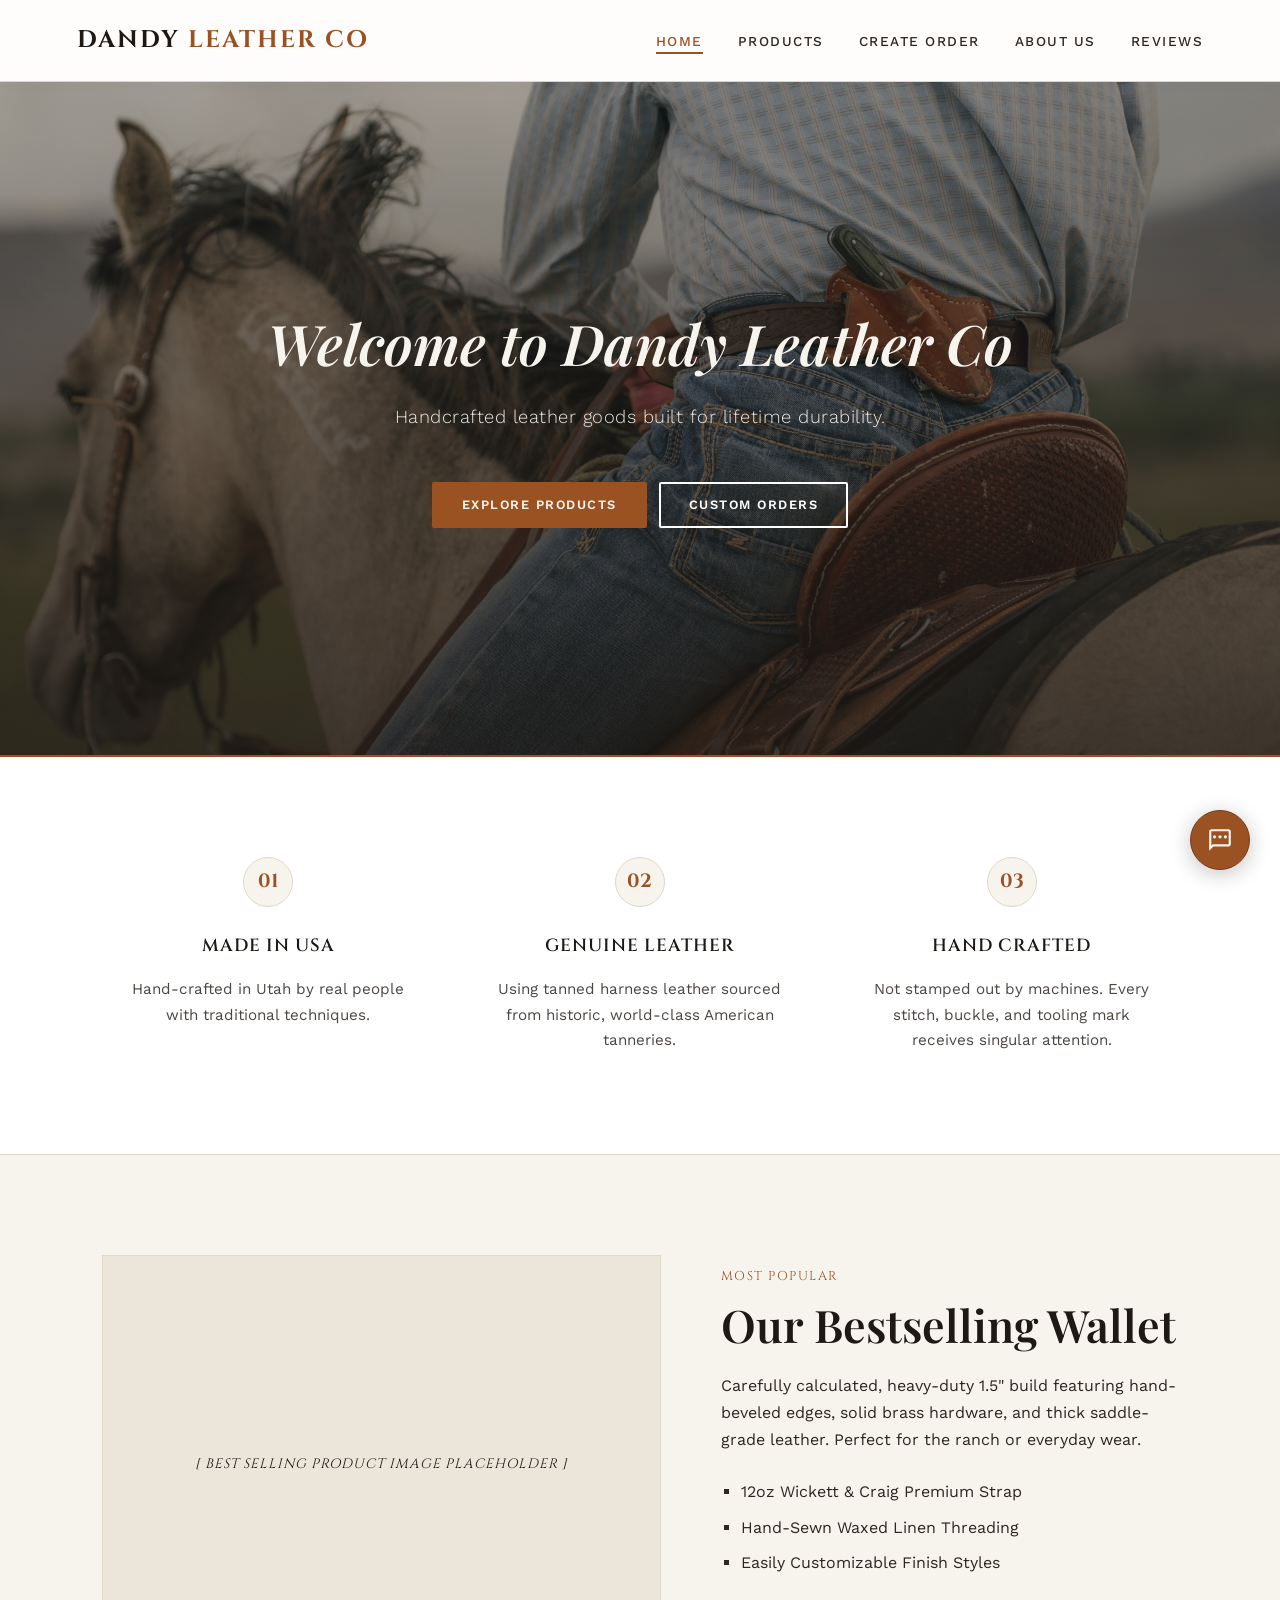
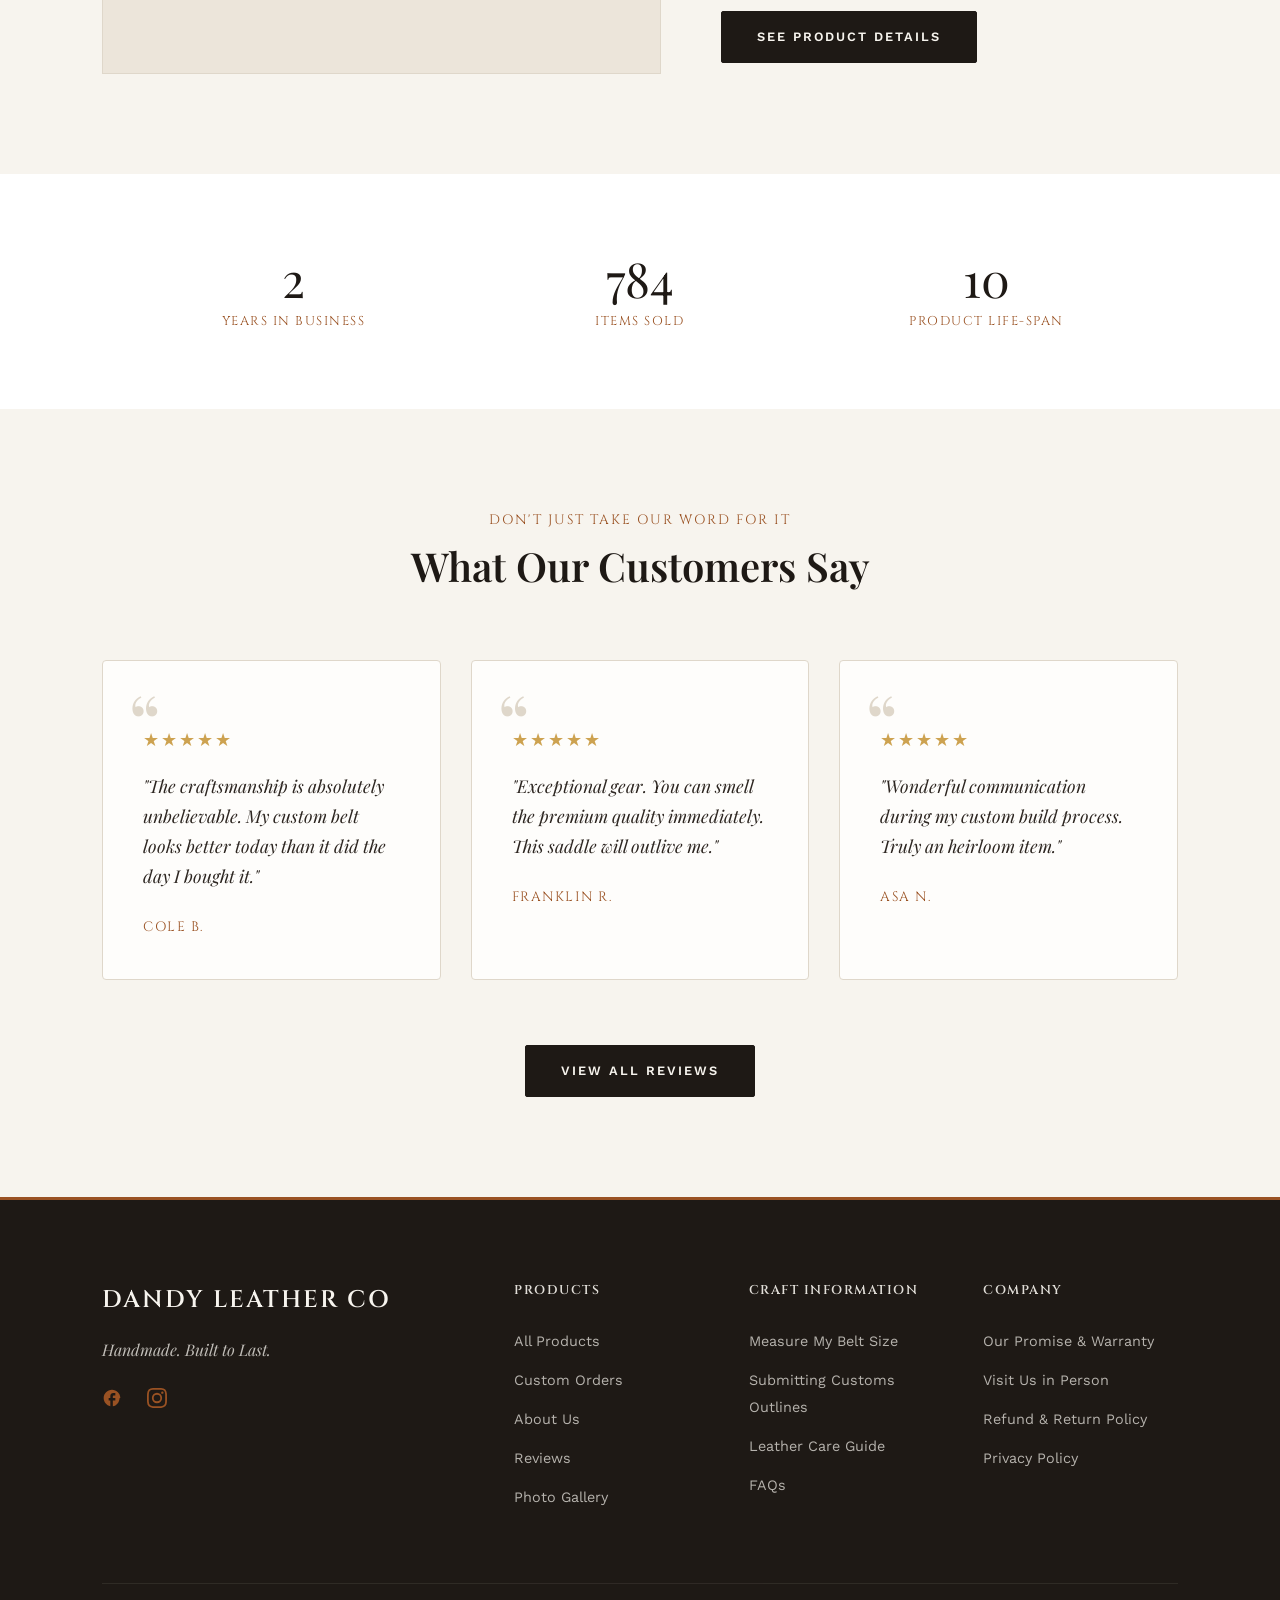
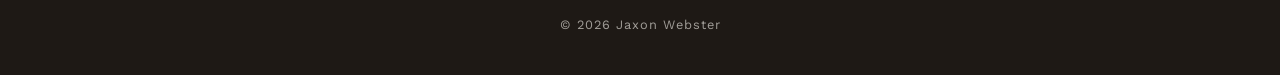
==== commit 61dfc9a9: "name change" ====
--- a/index.html
+++ b/index.html
@@ -3,14 +3,14 @@
 <head>
     <meta charset="UTF-8">
     <meta name="viewport" content="width=device-width, initial-scale=1.0">
-    <title>Dandy Saddlery | Premium Handcrafted Leather Goods</title>
+    <title>Dandy Leather Co | Premium Handcrafted Leather Goods</title>
     <link rel="stylesheet" href="styles.css">
 </head>
 <body class="home-page" >
 
     <nav class="navbar">
         <a href="index.html" class="nav-logo">
-            <h1>Dandy <span>Saddlery</span></h1>
+            <h1>Dandy <span>Leather Co</span></h1>
         </a>
         
         <input type="checkbox" id="menu-toggle" class="menu-toggle">
@@ -32,7 +32,7 @@
     <header class="hero" style="background-image: url('images/horsehero.jpg');">
         <div class="hero-overlay"></div>
         <div class="hero-content">
-            <h2>Welcome to Dandy Saddlery</h2>
+            <h2>Welcome to Dandy Leather Co</h2>
             <p>Handcrafted leather goods built for lifetime durability.</p>
             
             <!-- Hero Action Buttons -->
@@ -145,7 +145,7 @@
     <footer class="main-footer">
         <div class="footer-top">
             <div class="footer-brand">
-                <h3>Dandy Saddlery</h3>
+                <h3>Dandy Leather Co</h3>
                 <p>Handmade. Built to Last.</p>
                 <div class="social-links">
                     <a href="https://facebook.com" target="_blank" aria-label="Facebook">
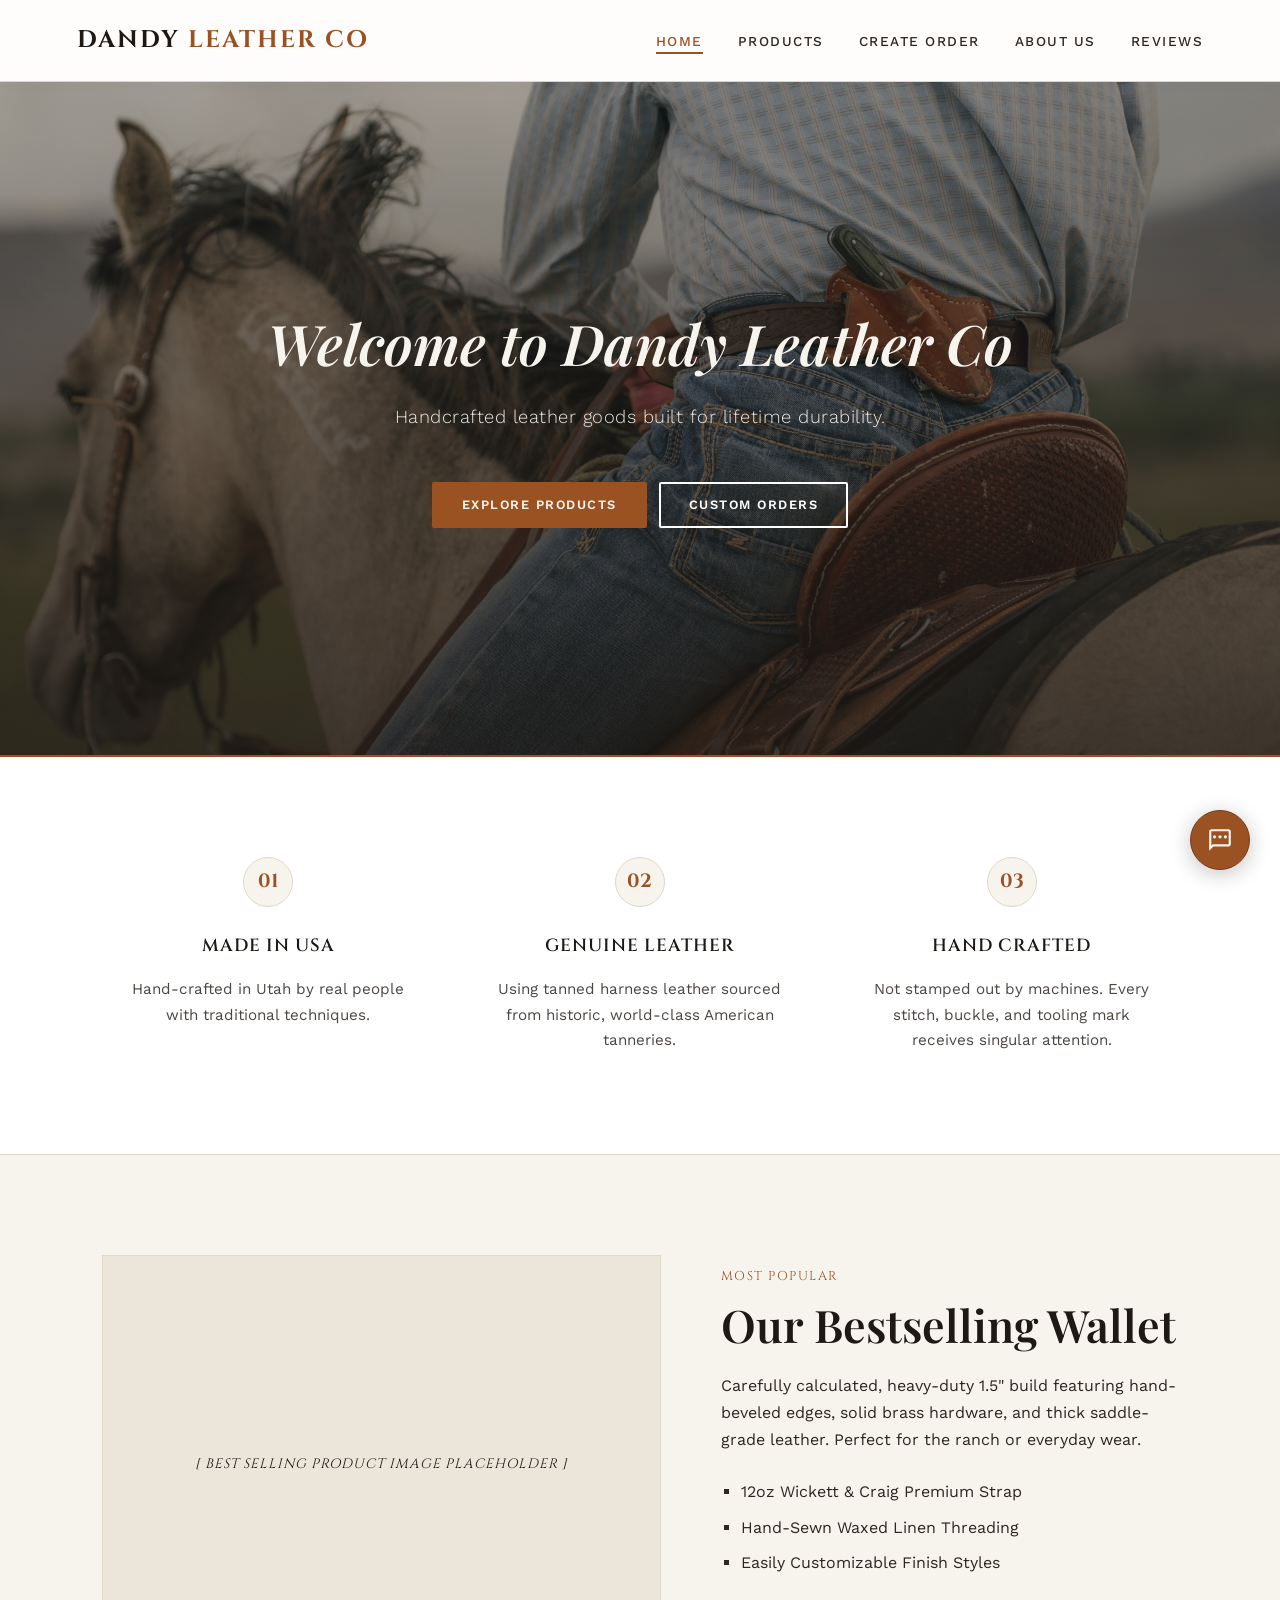
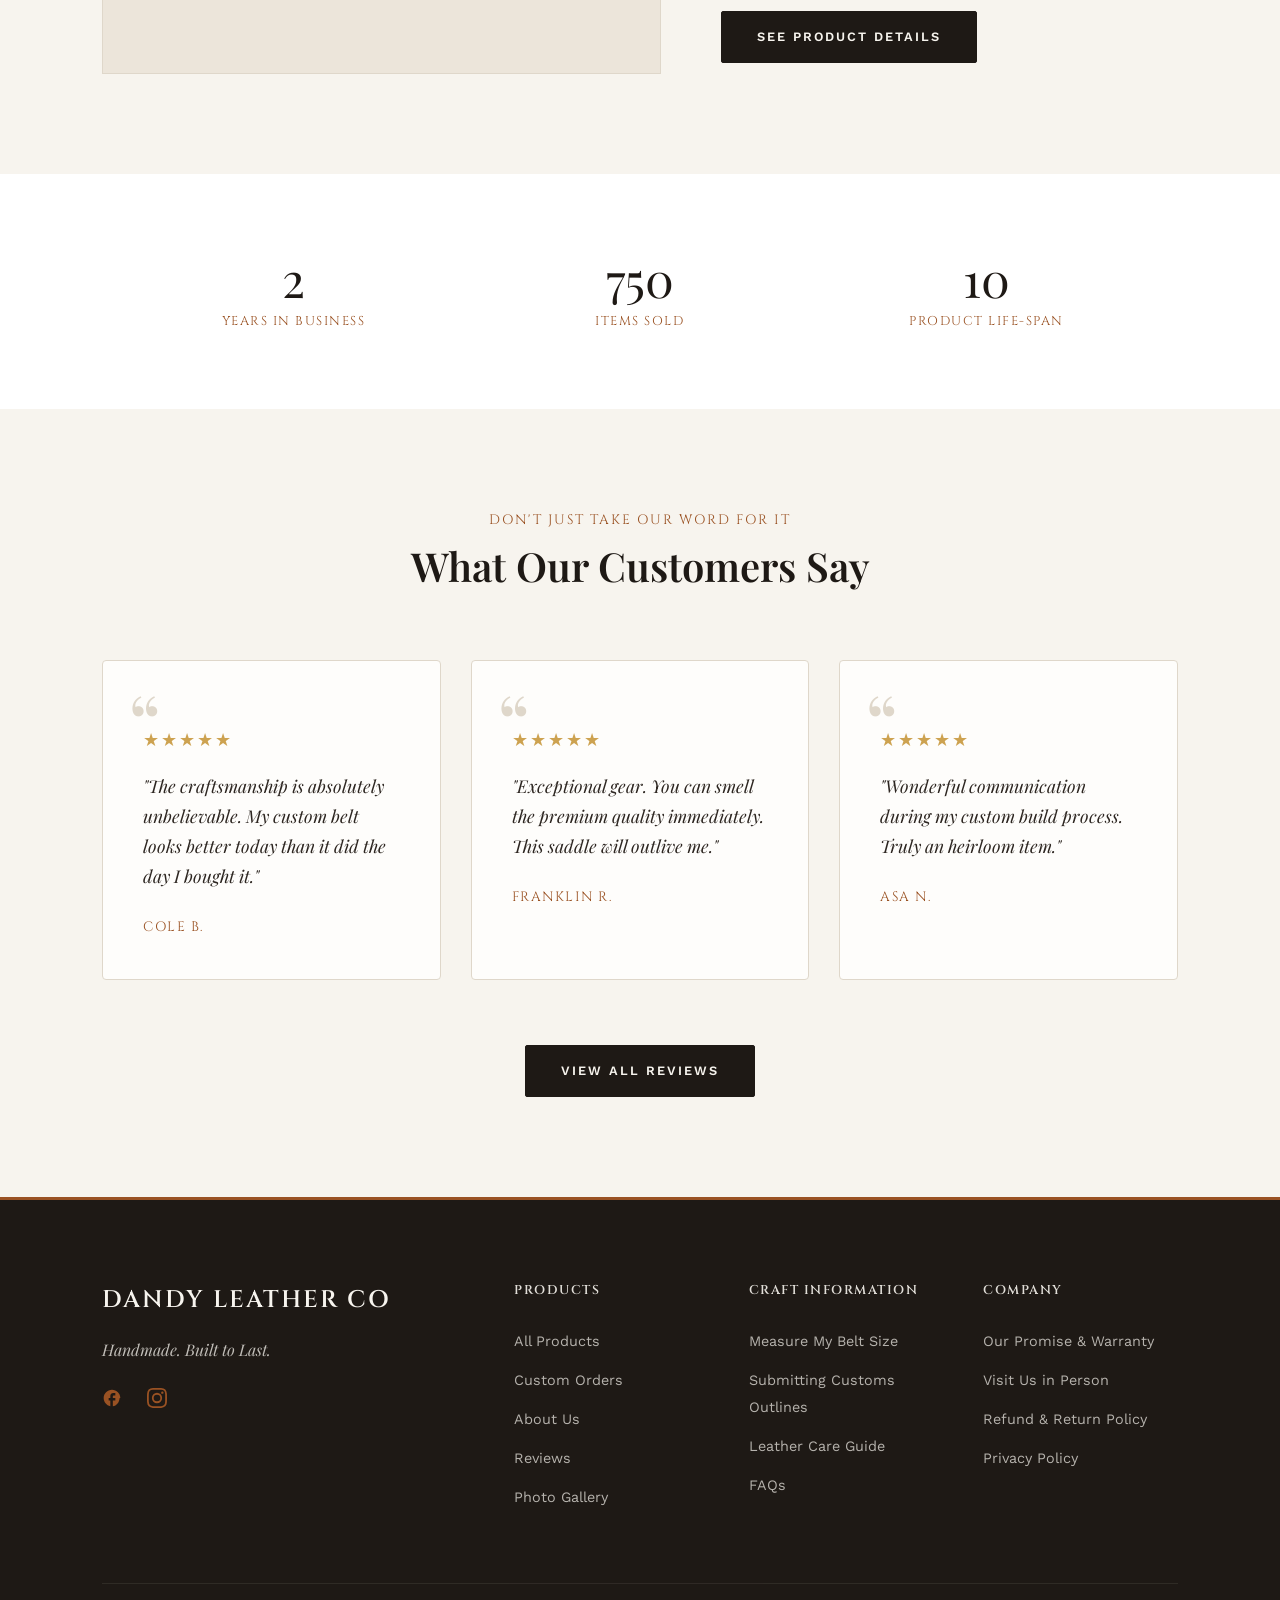
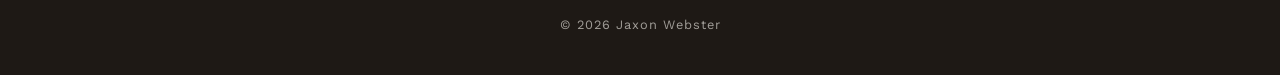
==== commit b7f82bf4: "instagram link" ====
--- a/index.html
+++ b/index.html
@@ -151,7 +151,7 @@
                     <a href="https://facebook.com" target="_blank" aria-label="Facebook">
                         <svg viewBox="0 0 24 24"><path d="M22 12c0-5.52-4.48-10-10-10S2 6.48 2 12c0 4.84 3.44 8.87 8 9.8V15H8v-3h2V9.5C10 7.57 11.57 6 13.5 6H16v3h-2c-.55 0-1 .45-1 1v2h3v3h-3v6.95c4.56-.93 8-4.96 8-9.8z"/></svg>
                     </a>
-                    <a href="https://instagram.com" target="_blank" aria-label="Instagram">
+                    <a href="https://www.instagram.com/dandyleatherco?igsh=MTh1Zm8zNXI0M2g2Mg==" target="_blank" aria-label="Instagram">
                         <svg viewBox="0 0 24 24"><path d="M12 2.163c3.204 0 3.584.012 4.85.07 3.252.148 4.771 1.691 4.919 4.919.058 1.265.069 1.645.069 4.849 0 3.205-.012 3.584-.069 4.849-.149 3.225-1.664 4.771-4.919 4.919-1.266.058-1.644.07-4.85.07-3.204 0-3.584-.012-4.849-.07-3.26-.149-4.771-1.699-4.919-4.92-.058-1.265-.07-1.644-.07-4.849 0-3.204.013-3.583.07-4.849.149-3.227 1.664-4.771 4.919-4.919 1.266-.057 1.645-.069 4.849-.069zM12 0C8.741 0 8.333.014 7.053.072 2.695.272.273 2.69.073 7.051.014 8.333 0 8.741 0 12c0 3.259.014 3.668.072 4.948.2 4.358 2.618 6.78 6.98 6.98 1.281.058 1.689.072 4.948.072 3.259 0 3.668-.014 4.948-.072 4.354-.2 6.782-2.618 6.979-6.98.059-1.28.073-1.689.073-4.948 0-3.259-.014-3.667-.072-4.947-.196-4.354-2.617-6.78-6.979-6.98C15.668.014 15.259 0 12 0zm0 5.838a6.162 6.162 0 1 0 0 12.324 6.162 6.162 0 0 0 0-12.324zM12 16a4 4 0 1 1 0-8 4 4 0 0 1 0 8zm6.406-11.845a1.44 1.44 0 1 0 0 2.881 1.44 1.44 0 0 0 0-2.881z"/></svg>
                     </a>
                 </div>
